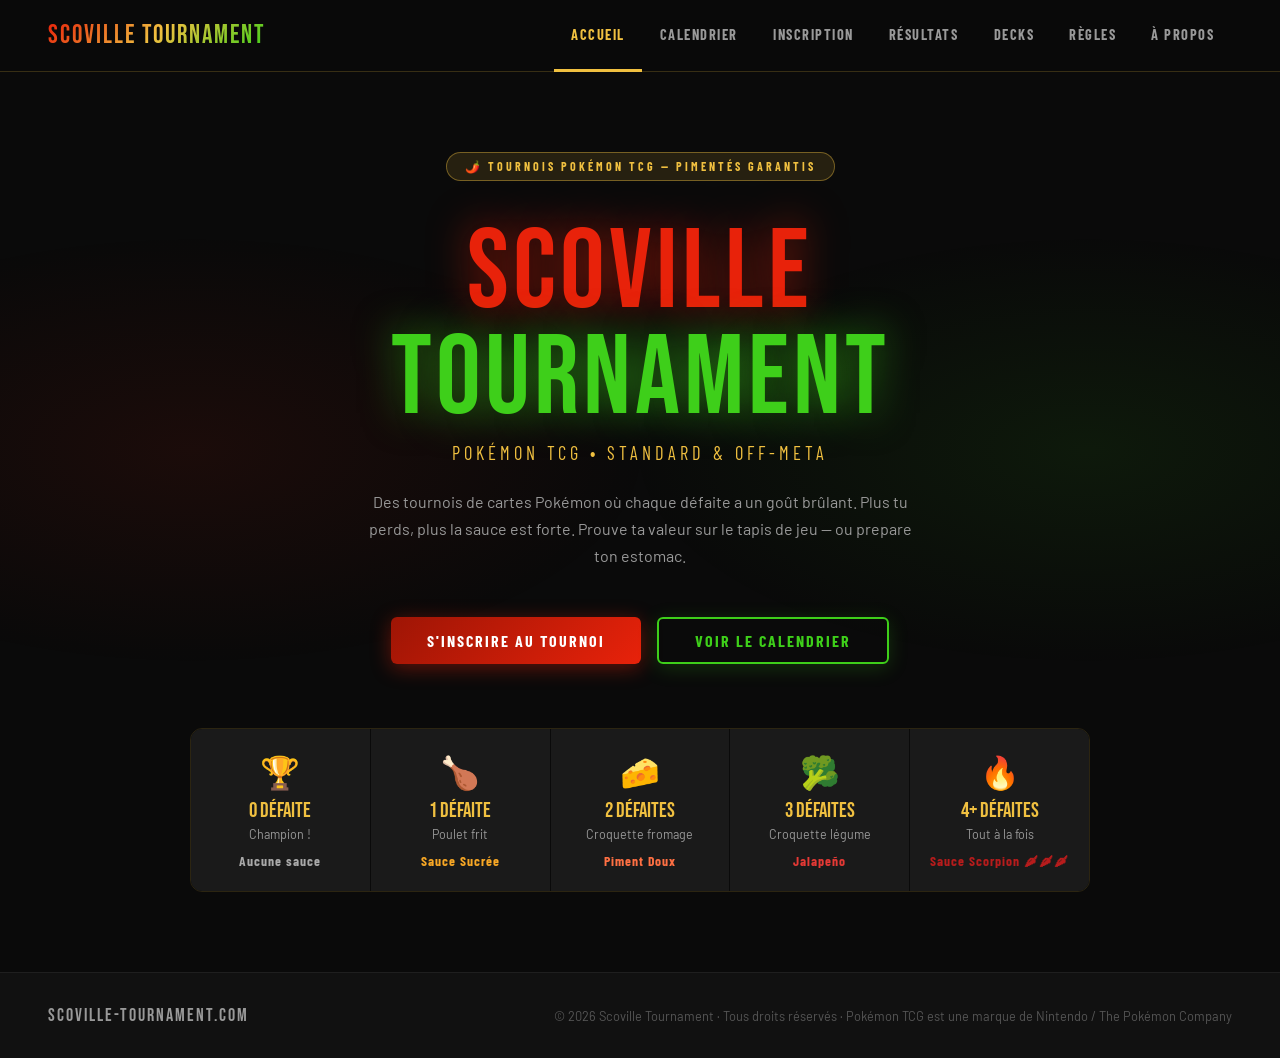
==== index.html @ be8a90c4 "Initial commit" ====
<!DOCTYPE html>
<html lang="fr">
<head>
<meta charset="UTF-8">
<meta name="viewport" content="width=device-width, initial-scale=1.0">
<title>Scoville-tournament.com | Tournois Pokémon TCG</title>
<link rel="preconnect" href="https://fonts.googleapis.com">
<link href="https://fonts.googleapis.com/css2?family=Bebas+Neue&family=Barlow+Condensed:wght@400;600;700&family=Barlow:wght@400;500&display=swap" rel="stylesheet">
<style>
  :root {
    --red: #e8220a;
    --red-dark: #9e1505;
    --red-glow: #ff4422;
    --green: #3ecf1a;
    --green-dark: #1a7a08;
    --green-glow: #5fff30;
    --gold: #f0c040;
    --dark: #0a0a0a;
    --dark2: #111111;
    --dark3: #1a1a1a;
    --text: #f0ede8;
    --text-muted: #999;
  }

  * { margin: 0; padding: 0; box-sizing: border-box; }

  body {
    font-family: 'Barlow', sans-serif;
    background: var(--dark);
    color: var(--text);
    overflow-x: hidden;
  }

  /* ── BACKGROUND ── */
  body::before {
    content: '';
    position: fixed; inset: 0; z-index: 0;
    background:
      radial-gradient(ellipse 60% 40% at 15% 50%, rgba(232,34,10,0.08) 0%, transparent 60%),
      radial-gradient(ellipse 60% 40% at 85% 50%, rgba(62,207,26,0.08) 0%, transparent 60%);
    pointer-events: none;
  }

  /* ── HEADER ── */
  header {
    position: sticky; top: 0; z-index: 100;
    background: rgba(10,10,10,0.92);
    backdrop-filter: blur(12px);
    border-bottom: 1px solid rgba(240,192,64,0.2);
    display: flex; align-items: center; justify-content: space-between;
    padding: 0 3rem;
    height: 72px;
  }

  .logo-wrap {
    display: flex; align-items: center; gap: 14px; text-decoration: none;
  }
  .logo-wrap img { height: 52px; width: 52px; object-fit: contain; border-radius: 8px; }
  .logo-text {
    font-family: 'Bebas Neue', sans-serif;
    font-size: 1.6rem;
    letter-spacing: 2px;
    background: linear-gradient(135deg, var(--red) 0%, var(--gold) 50%, var(--green) 100%);
    -webkit-background-clip: text; -webkit-text-fill-color: transparent;
  }

  nav { display: flex; gap: 0; }
  nav a {
    font-family: 'Barlow Condensed', sans-serif;
    font-weight: 700; font-size: 0.9rem; letter-spacing: 1.5px;
    text-transform: uppercase; text-decoration: none;
    color: var(--text-muted);
    padding: 0 1.1rem; height: 72px;
    display: flex; align-items: center;
    border-bottom: 3px solid transparent;
    transition: color .2s, border-color .2s;
  }
  nav a:hover, nav a.active {
    color: var(--gold);
    border-bottom-color: var(--gold);
  }

  /* ── SECTIONS ── */
  .section { display: none; position: relative; z-index: 1; min-height: calc(100vh - 72px); }
  .section.active { display: block; }

  /* ── HERO ── */
  #home {
    display: none;
    flex-direction: column; align-items: center; justify-content: center;
    text-align: center;
    padding: 5rem 2rem;
    min-height: calc(100vh - 72px);
    position: relative; z-index: 1;
  }
  #home.active { display: flex; }

  .hero-badge {
    font-family: 'Barlow Condensed', sans-serif;
    font-weight: 700; font-size: 0.75rem;
    letter-spacing: 3px; text-transform: uppercase;
    background: rgba(240,192,64,0.12);
    border: 1px solid rgba(240,192,64,0.4);
    color: var(--gold); border-radius: 20px;
    padding: 6px 18px; margin-bottom: 2.5rem;
    animation: fadeUp 0.6s ease both;
  }

  .hero-logo {
    width: 200px; height: 200px; object-fit: contain;
    margin-bottom: 2rem;
    filter: drop-shadow(0 0 40px rgba(232,34,10,0.5)) drop-shadow(0 0 80px rgba(62,207,26,0.3));
    animation: fadeUp 0.6s 0.1s ease both, float 6s ease-in-out infinite;
  }

  @keyframes float {
    0%, 100% { transform: translateY(0); }
    50% { transform: translateY(-12px); }
  }

  .hero-title {
    font-family: 'Bebas Neue', sans-serif;
    font-size: clamp(3.5rem, 10vw, 7rem);
    letter-spacing: 4px; line-height: 0.95;
    margin-bottom: 0.5rem;
    animation: fadeUp 0.6s 0.2s ease both;
  }
  .hero-title .line-red { color: var(--red); text-shadow: 0 0 40px rgba(232,34,10,0.6); }
  .hero-title .line-green { color: var(--green); text-shadow: 0 0 40px rgba(62,207,26,0.6); }

  .hero-sub {
    font-family: 'Barlow Condensed', sans-serif;
    font-size: 1.15rem; letter-spacing: 4px; text-transform: uppercase;
    color: var(--gold); margin-bottom: 1.5rem;
    animation: fadeUp 0.6s 0.3s ease both;
  }

  .hero-desc {
    max-width: 560px; color: var(--text-muted); font-size: 1rem; line-height: 1.7;
    margin-bottom: 3rem;
    animation: fadeUp 0.6s 0.4s ease both;
  }

  .hero-ctas {
    display: flex; gap: 1rem; flex-wrap: wrap; justify-content: center;
    animation: fadeUp 0.6s 0.5s ease both;
  }

  .btn-primary {
    font-family: 'Barlow Condensed', sans-serif;
    font-weight: 700; font-size: 1rem; letter-spacing: 2px; text-transform: uppercase;
    background: linear-gradient(135deg, var(--red-dark), var(--red));
    color: #fff; border: none; border-radius: 6px;
    padding: 14px 36px; cursor: pointer; text-decoration: none;
    box-shadow: 0 4px 20px rgba(232,34,10,0.4);
    transition: all .2s;
  }
  .btn-primary:hover { box-shadow: 0 6px 30px rgba(232,34,10,0.7); transform: translateY(-2px); }

  .btn-secondary {
    font-family: 'Barlow Condensed', sans-serif;
    font-weight: 700; font-size: 1rem; letter-spacing: 2px; text-transform: uppercase;
    background: transparent;
    color: var(--green); border: 2px solid var(--green); border-radius: 6px;
    padding: 12px 36px; cursor: pointer; text-decoration: none;
    box-shadow: 0 4px 20px rgba(62,207,26,0.2);
    transition: all .2s;
  }
  .btn-secondary:hover {
    background: rgba(62,207,26,0.1);
    box-shadow: 0 6px 30px rgba(62,207,26,0.4); transform: translateY(-2px);
  }

  /* SCOVILLE HEAT RULE */
  .heat-rule {
    display: grid; grid-template-columns: repeat(auto-fit, minmax(160px, 1fr));
    gap: 1px; margin: 4rem 2rem 0; max-width: 900px; width: 100%;
    border: 1px solid rgba(240,192,64,0.15); border-radius: 12px; overflow: hidden;
    animation: fadeUp 0.6s 0.6s ease both;
  }
  .heat-cell {
    padding: 1.4rem 1rem; text-align: center;
    background: var(--dark3);
    transition: background .2s;
  }
  .heat-cell:hover { background: #222; }
  .heat-emoji { font-size: 2rem; margin-bottom: 0.4rem; }
  .heat-defeat {
    font-family: 'Bebas Neue', sans-serif; font-size: 1.3rem;
    color: var(--gold);
  }
  .heat-label { font-size: 0.78rem; color: var(--text-muted); margin-top: 0.2rem; line-height: 1.4; }
  .heat-sauce {
    font-family: 'Barlow Condensed', sans-serif;
    font-weight: 700; font-size: 0.85rem; letter-spacing: 1px;
    margin-top: 0.5rem;
  }

  /* ── PAGE CONTENT ── */
  .page-inner { max-width: 1100px; margin: 0 auto; padding: 4rem 2rem; }
  .page-title {
    font-family: 'Bebas Neue', sans-serif;
    font-size: clamp(2.5rem, 6vw, 4.5rem);
    letter-spacing: 3px;
    margin-bottom: 0.3rem;
  }
  .page-title span { color: var(--red); }
  .page-title span.g { color: var(--green); }
  .page-line {
    width: 60px; height: 3px;
    background: linear-gradient(90deg, var(--red), var(--green));
    border-radius: 2px; margin-bottom: 2.5rem;
  }

  /* CALENDAR */
  .tournoi-list { display: flex; flex-direction: column; gap: 1rem; }
  .tournoi-card {
    display: grid; grid-template-columns: 90px 1fr auto;
    align-items: center; gap: 1.5rem;
    background: var(--dark3); border-radius: 10px;
    padding: 1.2rem 1.5rem;
    border: 1px solid rgba(255,255,255,0.06);
    transition: border-color .2s, transform .2s;
  }
  .tournoi-card:hover { border-color: rgba(240,192,64,0.3); transform: translateX(4px); }
  .tournoi-date-box {
    background: linear-gradient(135deg, var(--red-dark), #6a0000);
    border-radius: 8px; padding: 0.8rem; text-align: center;
  }
  .tournoi-date-box.green { background: linear-gradient(135deg, var(--green-dark), #0a4000); }
  .t-day { font-family: 'Bebas Neue', sans-serif; font-size: 2rem; line-height: 1; color: #fff; }
  .t-month { font-family: 'Barlow Condensed', sans-serif; font-weight: 700; font-size: 0.75rem; letter-spacing: 2px; text-transform: uppercase; color: rgba(255,255,255,0.7); }
  .tournoi-info h3 { font-family: 'Barlow Condensed', sans-serif; font-weight: 700; font-size: 1.2rem; letter-spacing: 1px; }
  .tournoi-info p { font-size: 0.85rem; color: var(--text-muted); margin-top: 0.3rem; }
  .tag {
    font-family: 'Barlow Condensed', sans-serif; font-weight: 700;
    font-size: 0.72rem; letter-spacing: 2px; text-transform: uppercase;
    border-radius: 4px; padding: 3px 10px; display: inline-block; margin-right: 6px; margin-top: 4px;
  }
  .tag.standard { background: rgba(62,207,26,0.15); color: var(--green); border: 1px solid rgba(62,207,26,0.3); }
  .tag.off-meta { background: rgba(232,34,10,0.15); color: var(--red); border: 1px solid rgba(232,34,10,0.3); }
  .tag.online { background: rgba(100,100,255,0.15); color: #8888ff; border: 1px solid rgba(100,100,255,0.3); }
  .tag.irl { background: rgba(240,192,64,0.15); color: var(--gold); border: 1px solid rgba(240,192,64,0.3); }
  .tournoi-status {
    font-family: 'Barlow Condensed', sans-serif; font-weight: 700;
    font-size: 0.8rem; letter-spacing: 1px; text-transform: uppercase;
    padding: 8px 16px; border-radius: 6px; white-space: nowrap;
  }
  .status-open { background: rgba(62,207,26,0.15); color: var(--green); border: 1px solid var(--green); }
  .status-soon { background: rgba(240,192,64,0.15); color: var(--gold); border: 1px solid var(--gold); }
  .status-closed { background: rgba(100,100,100,0.15); color: #666; border: 1px solid #444; }

  /* INSCRIPTION */
  .form-grid { display: grid; grid-template-columns: 1fr 1fr; gap: 1.2rem; }
  .form-group { display: flex; flex-direction: column; gap: 0.4rem; }
  .form-group.full { grid-column: 1 / -1; }
  label { font-family: 'Barlow Condensed', sans-serif; font-weight: 700; font-size: 0.8rem; letter-spacing: 2px; text-transform: uppercase; color: var(--text-muted); }
  input, select, textarea {
    background: var(--dark3); border: 1px solid rgba(255,255,255,0.1);
    border-radius: 6px; color: var(--text); padding: 0.8rem 1rem;
    font-family: 'Barlow', sans-serif; font-size: 0.95rem;
    transition: border-color .2s;
    outline: none;
  }
  input:focus, select:focus, textarea:focus { border-color: var(--gold); }
  select option { background: var(--dark3); }
  .form-card { background: var(--dark3); border: 1px solid rgba(255,255,255,0.06); border-radius: 12px; padding: 2rem; margin-bottom: 1.5rem; }
  .form-card h2 { font-family: 'Bebas Neue', sans-serif; font-size: 1.5rem; letter-spacing: 2px; margin-bottom: 1.2rem; color: var(--gold); }
  .scoville-warning {
    background: linear-gradient(135deg, rgba(232,34,10,0.1), rgba(62,207,26,0.1));
    border: 1px solid rgba(240,192,64,0.3);
    border-radius: 10px; padding: 1.2rem 1.5rem; margin-bottom: 2rem;
    display: flex; gap: 1rem; align-items: flex-start;
  }
  .scoville-warning .warn-icon { font-size: 1.8rem; flex-shrink: 0; }
  .scoville-warning h4 { font-family: 'Barlow Condensed', sans-serif; font-weight: 700; font-size: 1rem; letter-spacing: 1px; color: var(--gold); margin-bottom: 0.3rem; }
  .scoville-warning p { font-size: 0.85rem; color: var(--text-muted); line-height: 1.6; }

  /* RESULTS */
  .podium { display: flex; align-items: flex-end; justify-content: center; gap: 1rem; margin: 2rem 0 3rem; }
  .podium-step {
    text-align: center; flex: 1; max-width: 220px;
    border-radius: 10px 10px 0 0; padding: 1.5rem 1rem 1rem;
    position: relative;
  }
  .podium-step.p1 { background: linear-gradient(180deg, rgba(240,192,64,0.2), rgba(240,192,64,0.05)); border: 1px solid rgba(240,192,64,0.4); height: 220px; }
  .podium-step.p2 { background: linear-gradient(180deg, rgba(180,180,180,0.15), rgba(180,180,180,0.03)); border: 1px solid rgba(180,180,180,0.3); height: 180px; }
  .podium-step.p3 { background: linear-gradient(180deg, rgba(180,100,40,0.15), rgba(180,100,40,0.03)); border: 1px solid rgba(180,100,40,0.3); height: 150px; }
  .podium-rank { font-family: 'Bebas Neue', sans-serif; font-size: 3rem; line-height: 1; }
  .p1 .podium-rank { color: var(--gold); }
  .p2 .podium-rank { color: #c0c0c0; }
  .p3 .podium-rank { color: #b06428; }
  .podium-name { font-family: 'Barlow Condensed', sans-serif; font-weight: 700; font-size: 1rem; letter-spacing: 1px; margin: 0.3rem 0; }
  .podium-deck { font-size: 0.8rem; color: var(--text-muted); }

  .results-table { width: 100%; border-collapse: collapse; margin-top: 1rem; }
  .results-table th {
    font-family: 'Barlow Condensed', sans-serif; font-weight: 700; font-size: 0.75rem;
    letter-spacing: 2px; text-transform: uppercase; color: var(--text-muted);
    border-bottom: 1px solid rgba(255,255,255,0.08); padding: 0.8rem 1rem; text-align: left;
  }
  .results-table td { padding: 0.9rem 1rem; font-size: 0.9rem; border-bottom: 1px solid rgba(255,255,255,0.04); }
  .results-table tr:hover td { background: rgba(255,255,255,0.03); }
  .chili-rating { display: flex; gap: 2px; }
  .chili-icon { font-size: 0.9rem; }

  /* DECKS */
  .deck-grid { display: grid; grid-template-columns: repeat(auto-fill, minmax(280px, 1fr)); gap: 1.2rem; }
  .deck-card {
    background: var(--dark3); border-radius: 10px;
    border: 1px solid rgba(255,255,255,0.06);
    overflow: hidden; transition: transform .2s, border-color .2s;
  }
  .deck-card:hover { transform: translateY(-4px); border-color: rgba(240,192,64,0.3); }
  .deck-banner {
    height: 90px; display: flex; align-items: center; justify-content: center;
    font-size: 3rem; position: relative; overflow: hidden;
  }
  .deck-banner.fire { background: linear-gradient(135deg, #3a0800, #9e1505); }
  .deck-banner.nature { background: linear-gradient(135deg, #0a2800, #1a7a08); }
  .deck-banner.lightning { background: linear-gradient(135deg, #2a2200, #7a6400); }
  .deck-banner.water { background: linear-gradient(135deg, #00182a, #005a8a); }
  .deck-body { padding: 1.2rem; }
  .deck-body h3 { font-family: 'Barlow Condensed', sans-serif; font-weight: 700; font-size: 1.1rem; letter-spacing: 1px; margin-bottom: 0.2rem; }
  .deck-body p { font-size: 0.82rem; color: var(--text-muted); line-height: 1.5; margin-bottom: 0.8rem; }
  .deck-meta { display: flex; justify-content: space-between; align-items: center; }
  .deck-tier { font-family: 'Bebas Neue', sans-serif; font-size: 1rem; letter-spacing: 1px; }
  .tier-s { color: var(--red); }
  .tier-a { color: var(--gold); }
  .tier-b { color: var(--green); }

  /* REGLES */
  .rules-grid { display: grid; grid-template-columns: 1fr 1fr; gap: 1.5rem; margin-bottom: 2rem; }
  .rule-card {
    background: var(--dark3); border-radius: 10px; padding: 1.5rem;
    border: 1px solid rgba(255,255,255,0.06);
  }
  .rule-card h3 { font-family: 'Bebas Neue', sans-serif; font-size: 1.3rem; letter-spacing: 2px; margin-bottom: 0.8rem; color: var(--gold); }
  .rule-card p, .rule-card li { font-size: 0.9rem; color: var(--text-muted); line-height: 1.7; }
  .rule-card ul { padding-left: 1.2rem; }
  .scoville-table { width: 100%; border-collapse: collapse; }
  .scoville-table th { font-family: 'Barlow Condensed', sans-serif; font-weight: 700; font-size: 0.75rem; letter-spacing: 2px; text-transform: uppercase; color: var(--text-muted); padding: 0.7rem 1rem; text-align: left; border-bottom: 1px solid rgba(255,255,255,0.08); }
  .scoville-table td { padding: 0.8rem 1rem; font-size: 0.9rem; border-bottom: 1px solid rgba(255,255,255,0.04); }
  .heat-bar { height: 6px; border-radius: 3px; margin-top: 4px; }

  /* A PROPOS */
  .about-split { display: grid; grid-template-columns: 1fr 1fr; gap: 3rem; align-items: center; margin-bottom: 4rem; }
  .about-img-wrap { display: flex; justify-content: center; }
  .about-img-wrap img { max-width: 280px; width: 100%; filter: drop-shadow(0 0 60px rgba(232,34,10,0.4)) drop-shadow(0 0 100px rgba(62,207,26,0.3)); }
  .about-text h2 { font-family: 'Bebas Neue', sans-serif; font-size: 2.5rem; letter-spacing: 3px; margin-bottom: 1rem; }
  .about-text p { color: var(--text-muted); line-height: 1.8; margin-bottom: 1rem; font-size: 0.95rem; }
  .stat-row { display: grid; grid-template-columns: repeat(3, 1fr); gap: 1rem; margin-top: 2rem; }
  .stat-box { background: var(--dark3); border-radius: 8px; padding: 1.2rem; text-align: center; border: 1px solid rgba(255,255,255,0.06); }
  .stat-num { font-family: 'Bebas Neue', sans-serif; font-size: 2.5rem; color: var(--gold); }
  .stat-label { font-size: 0.75rem; color: var(--text-muted); letter-spacing: 1px; text-transform: uppercase; margin-top: 0.2rem; }

  /* FOOTER */
  footer {
    position: relative; z-index: 1;
    border-top: 1px solid rgba(255,255,255,0.06);
    padding: 2rem 3rem;
    display: flex; align-items: center; justify-content: space-between;
    background: var(--dark2);
  }
  .footer-logo { font-family: 'Bebas Neue', sans-serif; font-size: 1.1rem; letter-spacing: 2px; color: var(--text-muted); }
  .footer-right { font-size: 0.8rem; color: #555; }

  @keyframes fadeUp {
    from { opacity: 0; transform: translateY(20px); }
    to { opacity: 1; transform: translateY(0); }
  }

  @media (max-width: 768px) {
    header { padding: 0 1rem; }
    nav a { padding: 0 0.6rem; font-size: 0.75rem; }
    .logo-text { font-size: 1.2rem; }
    .tournoi-card { grid-template-columns: 70px 1fr; }
    .tournoi-status { display: none; }
    .form-grid { grid-template-columns: 1fr; }
    .rules-grid, .about-split { grid-template-columns: 1fr; }
    .podium { gap: 0.5rem; }
    footer { flex-direction: column; gap: 0.5rem; text-align: center; }
  }
</style>
</head>
<body>

<header>
  <a class="logo-wrap" href="#" onclick="showSection('home')">
    <img src="ChatGPT_Image_30_mars_2026__15_10_21.png" alt="Scovilain Cup" onerror="this.style.display='none'">
    <span class="logo-text">Scoville Tournament</span>
  </a>
  <nav id="mainNav">
    <a href="#" class="active" data-section="home">Accueil</a>
    <a href="#" data-section="calendrier">Calendrier</a>
    <a href="#" data-section="inscription">Inscription</a>
    <a href="#" data-section="resultats">Résultats</a>
    <a href="#" data-section="decks">Decks</a>
    <a href="#" data-section="regles">Règles</a>
    <a href="#" data-section="apropos">À propos</a>
  </nav>
</header>

<!-- ══════════ HOME ══════════ -->
<section id="home" class="section active">
  <div class="hero-badge">🌶️ Tournois Pokémon TCG — Pimentés garantis</div>
  <img src="ChatGPT_Image_30_mars_2026__15_10_21.png" class="hero-logo" alt="Scovilain Cup" onerror="this.style.display='none'">
  <div class="hero-title">
    <div class="line-red">SCOVILLE</div>
    <div class="line-green">TOURNAMENT</div>
  </div>
  <div class="hero-sub">Pokémon TCG • Standard & Off-Meta</div>
  <p class="hero-desc">
    Des tournois de cartes Pokémon où chaque défaite a un goût brûlant.
    Plus tu perds, plus la sauce est forte. Prouve ta valeur sur le tapis de jeu — ou prepare ton estomac.
  </p>
  <div class="hero-ctas">
    <a class="btn-primary" href="#" onclick="showSection('inscription')">S'inscrire au tournoi</a>
    <a class="btn-secondary" href="#" onclick="showSection('calendrier')">Voir le calendrier</a>
  </div>

  <!-- HEAT RULE PREVIEW -->
  <div class="heat-rule">
    <div class="heat-cell">
      <div class="heat-emoji">🏆</div>
      <div class="heat-defeat">0 défaite</div>
      <div class="heat-label">Champion !</div>
      <div class="heat-sauce" style="color:#aaa;">Aucune sauce</div>
    </div>
    <div class="heat-cell">
      <div class="heat-emoji">🍗</div>
      <div class="heat-defeat">1 défaite</div>
      <div class="heat-label">Poulet frit</div>
      <div class="heat-sauce" style="color:#f9a825;">Sauce Sucrée</div>
    </div>
    <div class="heat-cell">
      <div class="heat-emoji">🧀</div>
      <div class="heat-defeat">2 défaites</div>
      <div class="heat-label">Croquette fromage</div>
      <div class="heat-sauce" style="color:#ff7043;">Piment Doux</div>
    </div>
    <div class="heat-cell">
      <div class="heat-emoji">🥦</div>
      <div class="heat-defeat">3 défaites</div>
      <div class="heat-label">Croquette légume</div>
      <div class="heat-sauce" style="color:#e53935;">Jalapeño</div>
    </div>
    <div class="heat-cell">
      <div class="heat-emoji">🔥</div>
      <div class="heat-defeat">4+ défaites</div>
      <div class="heat-label">Tout à la fois</div>
      <div class="heat-sauce" style="color:#b71c1c;">Sauce Scorpion 🌶🌶🌶</div>
    </div>
  </div>
</section>

<!-- ══════════ CALENDRIER ══════════ -->
<section id="calendrier" class="section">
  <div class="page-inner">
    <div class="page-title"><span>Cal</span>endrier</div>
    <div class="page-line"></div>

    <div class="tournoi-list">
      <div class="tournoi-card">
        <div class="tournoi-date-box">
          <div class="t-day">19</div>
          <div class="t-month">Avr</div>
        </div>
        <div class="tournoi-info">
          <h3>Scovilain Cup #1 — Spring Edition</h3>
          <p>📍 Strasbourg · 16 joueurs max · Format Swiss 4 rondes</p>
          <div>
            <span class="tag standard">Standard</span>
            <span class="tag irl">Présentiel</span>
          </div>
        </div>
        <span class="tournoi-status status-open">Inscriptions ouvertes</span>
      </div>

      <div class="tournoi-card">
        <div class="tournoi-date-box green">
          <div class="t-day">10</div>
          <div class="t-month">Mai</div>
        </div>
        <div class="tournoi-info">
          <h3>Off-Meta Chaos Cup</h3>
          <p>📍 Strasbourg · 32 joueurs max · Decks "off-meta" uniquement</p>
          <div>
            <span class="tag off-meta">Off-Meta</span>
            <span class="tag irl">Présentiel</span>
          </div>
        </div>
        <span class="tournoi-status status-soon">Bientôt</span>
      </div>

      <div class="tournoi-card">
        <div class="tournoi-date-box">
          <div class="t-day">07</div>
          <div class="t-month">Juin</div>
        </div>
        <div class="tournoi-info">
          <h3>Scovilain Cup Online #1</h3>
          <p>🌐 En ligne via PTCGLive · 64 joueurs max · Format Swiss 5 rondes</p>
          <div>
            <span class="tag standard">Standard</span>
            <span class="tag online">En ligne</span>
          </div>
        </div>
        <span class="tournoi-status status-soon">Bientôt</span>
      </div>

      <div class="tournoi-card">
        <div class="tournoi-date-box green">
          <div class="t-day">28</div>
          <div class="t-month">Juin</div>
        </div>
        <div class="tournoi-info">
          <h3>Summer Spice Invitational</h3>
          <p>📍 Strasbourg · 16 joueurs invités · Tournoi élite</p>
          <div>
            <span class="tag standard">Standard</span>
            <span class="tag off-meta">Off-Meta</span>
            <span class="tag irl">Présentiel</span>
          </div>
        </div>
        <span class="tournoi-status status-closed">Invitation uniquement</span>
      </div>
    </div>
  </div>
</section>

<!-- ══════════ INSCRIPTION ══════════ -->
<section id="inscription" class="section">
  <div class="page-inner">
    <div class="page-title"><span>Ins</span>cription</div>
    <div class="page-line"></div>

    <div class="scoville-warning">
      <div class="warn-icon">🌶️</div>
      <div>
        <h4>AVERTISSEMENT SCOVILLE</h4>
        <p>En vous inscrivant, vous acceptez de manger les aliments imposés avec la sauce pimentée correspondant à votre nombre de défaites. Prévenez-nous de toute allergie alimentaire ou intolérance au piment dans le formulaire ci-dessous.</p>
      </div>
    </div>

    <div class="form-card">
      <h2>🎴 Scovilain Cup #1 — 19 Avril</h2>
      <div class="form-grid">
        <div class="form-group">
          <label>Prénom</label>
          <input type="text" placeholder="Ash">
        </div>
        <div class="form-group">
          <label>Nom</label>
          <input type="text" placeholder="Ketchum">
        </div>
        <div class="form-group">
          <label>Pseudo / ID Joueur</label>
          <input type="text" placeholder="PokéTrainer42">
        </div>
        <div class="form-group">
          <label>Email</label>
          <input type="email" placeholder="ash@pokemon.com">
        </div>
        <div class="form-group">
          <label>Format</label>
          <select>
            <option>Standard</option>
            <option>Off-Meta</option>
          </select>
        </div>
        <div class="form-group">
          <label>Deck joué (archétype)</label>
          <input type="text" placeholder="ex: Charizard ex, Lugia VSTAR...">
        </div>
        <div class="form-group full">
          <label>Allergies / Intolérances</label>
          <textarea rows="3" placeholder="Intolérance au lactose, allergie aux épices, végétarien..."></textarea>
        </div>
        <div class="form-group full">
          <label>Comment avez-vous entendu parler de nous ?</label>
          <select>
            <option>Réseaux sociaux</option>
            <option>Bouche à oreille</option>
            <option>Discord Pokémon</option>
            <option>Autre</option>
          </select>
        </div>
      </div>
      <div style="margin-top:1.5rem; display:flex; align-items:center; gap:0.6rem; margin-bottom:1.2rem;">
        <input type="checkbox" id="accept" style="width:18px;height:18px;accent-color:var(--red);">
        <label for="accept" style="text-transform:none;letter-spacing:0;font-size:0.85rem;color:var(--text-muted);">J'accepte les règles du tournoi et la règle Scoville 🌶️</label>
      </div>
      <button class="btn-primary" style="width:100%;text-align:center;border-radius:6px;cursor:pointer;">
        Confirmer mon inscription 🔥
      </button>
    </div>
  </div>
</section>

<!-- ══════════ RÉSULTATS ══════════ -->
<section id="resultats" class="section">
  <div class="page-inner">
    <div class="page-title"><span>Rés</span>ultats</div>
    <div class="page-line"></div>

    <p style="color:var(--text-muted);margin-bottom:2rem;">Scovilain Cup #1 · <span style="color:var(--gold)">19 Avril 2026</span> · Format Standard · 12 joueurs</p>

    <!-- PODIUM PLACEHOLDER -->
    <div class="podium">
      <div class="podium-step p2">
        <div class="podium-rank">2</div>
        <div class="podium-name">Misty_TCG</div>
        <div class="podium-deck">Lugia VSTAR</div>
        <div style="margin-top:0.5rem; color:var(--text-muted); font-size:0.8rem;">3W - 1L</div>
      </div>
      <div class="podium-step p1">
        <div class="podium-rank">1</div>
        <div class="podium-name">RedTrainer</div>
        <div class="podium-deck">Charizard ex</div>
        <div style="margin-top:0.5rem; color:var(--text-muted); font-size:0.8rem;">4W - 0L 🏆</div>
      </div>
      <div class="podium-step p3">
        <div class="podium-rank">3</div>
        <div class="podium-name">Brock_Onix</div>
        <div class="podium-deck">Gardevoir ex</div>
        <div style="margin-top:0.5rem; color:var(--text-muted); font-size:0.8rem;">3W - 1L</div>
      </div>
    </div>

    <table class="results-table">
      <thead>
        <tr>
          <th>#</th><th>Joueur</th><th>Deck</th><th>Victoires</th><th>Défaites</th><th>Sauce 🌶️</th>
        </tr>
      </thead>
      <tbody>
        <tr><td>1</td><td>RedTrainer</td><td>Charizard ex</td><td>4</td><td>0</td><td><span style="color:var(--text-muted)">Aucune 😎</span></td></tr>
        <tr><td>2</td><td>Misty_TCG</td><td>Lugia VSTAR</td><td>3</td><td>1</td><td><div class="chili-rating"><span class="chili-icon">🌶️</span></div> Sucrée</td></tr>
        <tr><td>3</td><td>Brock_Onix</td><td>Gardevoir ex</td><td>3</td><td>1</td><td><div class="chili-rating"><span class="chili-icon">🌶️</span></div> Sucrée</td></tr>
        <tr><td>4</td><td>GaryOak99</td><td>Iron Hands ex</td><td>2</td><td>2</td><td><div class="chili-rating"><span class="chili-icon">🌶️</span><span class="chili-icon">🌶️</span></div> Jalapeño</td></tr>
        <tr><td>5</td><td>PikaPower</td><td>Pikachu ex</td><td>2</td><td>2</td><td><div class="chili-rating"><span class="chili-icon">🌶️</span><span class="chili-icon">🌶️</span></div> Jalapeño</td></tr>
        <tr><td>6</td><td>SnorlaxFan</td><td>Snorlax Stall</td><td>1</td><td>3</td><td><div class="chili-rating"><span class="chili-icon">🌶️</span><span class="chili-icon">🌶️</span><span class="chili-icon">🌶️</span></div> Habanero</td></tr>
        <tr><td>7</td><td>TeamRocket1</td><td>Miraidon ex</td><td>1</td><td>3</td><td><div class="chili-rating"><span class="chili-icon">🌶️</span><span class="chili-icon">🌶️</span><span class="chili-icon">🌶️</span></div> Habanero</td></tr>
        <tr><td>8</td><td>GhostMaster</td><td>Lost Zone Box</td><td>0</td><td>4</td><td><div class="chili-rating">🔥🔥🔥🔥</div> <span style="color:var(--red)">Scorpion !!!</span></td></tr>
      </tbody>
    </table>
    <p style="font-size:0.8rem;color:#555;margin-top:1rem;">* Résultats de démonstration. Les prochains tournois rempliront ce tableau.</p>
  </div>
</section>

<!-- ══════════ DECKS ══════════ -->
<section id="decks" class="section">
  <div class="page-inner">
    <div class="page-title"><span>Dec</span>ks<span class="g"> &</span> Méta</div>
    <div class="page-line"></div>

    <p style="color:var(--text-muted);margin-bottom:2rem;">Panorama de la méta actuelle et listes recommandées pour nos formats.</p>

    <h2 style="font-family:'Bebas Neue',sans-serif;letter-spacing:2px;margin-bottom:1rem;color:var(--gold);">Format Standard</h2>
    <div class="deck-grid" style="margin-bottom:3rem;">
      <div class="deck-card">
        <div class="deck-banner fire">🦎</div>
        <div class="deck-body">
          <div style="display:flex;justify-content:space-between;align-items:center">
            <h3>Charizard ex</h3>
            <span class="deck-tier tier-s">Tier S</span>
          </div>
          <p>Le deck dominant depuis plusieurs saisons. Très consistant grâce à Rare Candy et Pidgeot ex comme moteur de recherche.</p>
          <div class="deck-meta">
            <div><span class="tag standard">Standard</span></div>
            <span style="font-size:0.8rem;color:var(--text-muted)">~85% présence</span>
          </div>
        </div>
      </div>
      <div class="deck-card">
        <div class="deck-banner water">🌊</div>
        <div class="deck-body">
          <div style="display:flex;justify-content:space-between;align-items:center">
            <h3>Gardevoir ex</h3>
            <span class="deck-tier tier-s">Tier S</span>
          </div>
          <p>Moteur Psychique avec Zacian V. Gagne en puissance en milieu de partie. Un must-have dans le méta actuel.</p>
          <div class="deck-meta">
            <div><span class="tag standard">Standard</span></div>
            <span style="font-size:0.8rem;color:var(--text-muted)">~70% présence</span>
          </div>
        </div>
      </div>
      <div class="deck-card">
        <div class="deck-banner lightning">⚡</div>
        <div class="deck-body">
          <div style="display:flex;justify-content:space-between;align-items:center">
            <h3>Miraidon ex</h3>
            <span class="deck-tier tier-a">Tier A</span>
          </div>
          <p>Deck Electrique ultra rapide. Miraidon ex peuple le bench pour alimenter des dégâts massifs dès le tour 2.</p>
          <div class="deck-meta">
            <div><span class="tag standard">Standard</span></div>
            <span style="font-size:0.8rem;color:var(--text-muted)">~55% présence</span>
          </div>
        </div>
      </div>
      <div class="deck-card">
        <div class="deck-banner nature">🌿</div>
        <div class="deck-body">
          <div style="display:flex;justify-content:space-between;align-items:center">
            <h3>Lugia VSTAR</h3>
            <span class="deck-tier tier-a">Tier A</span>
          </div>
          <p>Deck incolore puissant. Lugia invoque des cartes Archéops depuis la défausse pour une accélération d'énergie unique.</p>
          <div class="deck-meta">
            <div><span class="tag standard">Standard</span></div>
            <span style="font-size:0.8rem;color:var(--text-muted)">~50% présence</span>
          </div>
        </div>
      </div>
    </div>

    <h2 style="font-family:'Bebas Neue',sans-serif;letter-spacing:2px;margin-bottom:1rem;color:var(--red);">Format Off-Meta 🌶️</h2>
    <p style="color:var(--text-muted);margin-bottom:1.2rem;font-size:0.9rem;">Pour nos tournois Off-Meta, les archétypes Tier S Standard sont interdits. Soyez créatif !</p>
    <div class="deck-grid">
      <div class="deck-card">
        <div class="deck-banner" style="background:linear-gradient(135deg,#1a0040,#5a0099);">🌀</div>
        <div class="deck-body">
          <div style="display:flex;justify-content:space-between;align-items:center">
            <h3>Lost Zone Box</h3>
            <span class="deck-tier tier-b">Off-Meta</span>
          </div>
          <p>Utilise la zone Lost pour envoyer des Pokémon et activer Mirage Gate. Surprenant et difficile à contrer.</p>
          <div class="deck-meta">
            <div><span class="tag off-meta">Off-Meta</span></div>
          </div>
        </div>
      </div>
      <div class="deck-card">
        <div class="deck-banner" style="background:linear-gradient(135deg,#001a30,#003a70);">🐢</div>
        <div class="deck-body">
          <div style="display:flex;justify-content:space-between;align-items:center">
            <h3>Snorlax Stall</h3>
            <span class="deck-tier tier-b">Off-Meta</span>
          </div>
          <p>Deck défensif extrême. Fait tourner le temps et frustre l'adversaire. Efficace mais impopulaire — parfait pour nous !</p>
          <div class="deck-meta">
            <div><span class="tag off-meta">Off-Meta</span></div>
          </div>
        </div>
      </div>
    </div>
  </div>
</section>

<!-- ══════════ RÈGLES ══════════ -->
<section id="regles" class="section">
  <div class="page-inner">
    <div class="page-title"><span>Règl</span>es</div>
    <div class="page-line"></div>

    <div class="rules-grid">
      <div class="rule-card">
        <h3>⚔️ Format du tournoi</h3>
        <ul>
          <li>Système Swiss (rondes appariées)</li>
          <li>Top cut selon nombre de joueurs</li>
          <li>50 minutes par ronde</li>
          <li>Format Pokémon officiel Standard ou Off-Meta selon l'événement</li>
          <li>Deck liste obligatoire à l'inscription</li>
          <li>Arbitrage en cas de litige</li>
        </ul>
      </div>
      <div class="rule-card">
        <h3>🎴 Règles Standard</h3>
        <ul>
          <li>Cartes légales dans le format Standard Pokémon en vigueur</li>
          <li>Deck de 60 cartes obligatoire</li>
          <li>Pas de proxies</li>
          <li>Sleeves obligatoires (uniformes)</li>
        </ul>
      </div>
      <div class="rule-card">
        <h3>🌿 Format Off-Meta</h3>
        <ul>
          <li>Archétypes Tier S interdits (liste publiée avant chaque tournoi)</li>
          <li>L'objectif est la créativité !</li>
          <li>Les decks validés par l'orga sont autorisés</li>
          <li>Sanctions pour non-respect : défaite forfait</li>
        </ul>
      </div>
      <div class="rule-card">
        <h3>😊 Code de conduite</h3>
        <ul>
          <li>Respect envers tous les joueurs</li>
          <li>Pas de slow-play intentionnel</li>
          <li>Pas de triche (double shuffling, stack, etc.)</li>
          <li>Bonne humeur et fair-play obligatoires</li>
          <li>La règle Scoville est acceptée à l'inscription</li>
        </ul>
      </div>
    </div>

    <!-- SCOVILLE TABLE -->
    <div class="form-card">
      <h2>🌶️ La Règle Scoville</h2>
      <p style="color:var(--text-muted);margin-bottom:1.5rem;font-size:0.9rem;">
        En fin de tournoi, chaque joueur mange un aliment avec une sauce pimentée en fonction de son nombre de défaites.
        C'est l'âme de nos événements — humour, camaraderie et un peu de souffrance partagée !
      </p>
      <table class="scoville-table">
        <thead>
          <tr>
            <th>Défaites</th><th>Aliment</th><th>Sauce</th><th>Intensité (SHU)</th>
          </tr>
        </thead>
        <tbody>
          <tr>
            <td>🏆 0</td>
            <td>—</td>
            <td>Aucune (vous êtes le boss)</td>
            <td>0 SHU</td>
          </tr>
          <tr>
            <td>1</td>
            <td>🍗 Poulet frit</td>
            <td>Sauce sucrée douce</td>
            <td>
              <div style="color:#f9a825">500 SHU</div>
              <div class="heat-bar" style="background:linear-gradient(90deg,#f9a825,#f9a825);width:10%"></div>
            </td>
          </tr>
          <tr>
            <td>2</td>
            <td>🧀 Croquette fromage</td>
            <td>Piment doux / Tabasco</td>
            <td>
              <div style="color:#ff7043">~5 000 SHU</div>
              <div class="heat-bar" style="background:linear-gradient(90deg,#f9a825,#ff7043);width:25%"></div>
            </td>
          </tr>
          <tr>
            <td>3</td>
            <td>🥦 Croquette légume</td>
            <td>Jalapeño / Sriracha</td>
            <td>
              <div style="color:#e53935">~30 000 SHU</div>
              <div class="heat-bar" style="background:linear-gradient(90deg,#ff7043,#e53935);width:50%"></div>
            </td>
          </tr>
          <tr>
            <td>4</td>
            <td>🍗🧀 Poulet + Fromage</td>
            <td>Habanero</td>
            <td>
              <div style="color:#c62828">~200 000 SHU</div>
              <div class="heat-bar" style="background:linear-gradient(90deg,#e53935,#c62828);width:75%"></div>
            </td>
          </tr>
          <tr>
            <td>5+</td>
            <td>🍗🧀🥦 Les trois !</td>
            <td>🔥 Scorpion de Trinidad</td>
            <td>
              <div style="color:#b71c1c;font-weight:bold">+1 000 000 SHU</div>
              <div class="heat-bar" style="background:linear-gradient(90deg,#c62828,#b71c1c);width:100%"></div>
            </td>
          </tr>
        </tbody>
      </table>
      <p style="font-size:0.8rem;color:#555;margin-top:1rem;">⚠️ Allergies alimentaires et intolérances au piment prises en compte. Signalez-les à l'inscription.</p>
    </div>
  </div>
</section>

<!-- ══════════ À PROPOS ══════════ -->
<section id="apropos" class="section">
  <div class="page-inner">
    <div class="page-title"><span>À Pro</span>pos</div>
    <div class="page-line"></div>

    <div class="about-split">
      <div class="about-img-wrap">
        <img src="ChatGPT_Image_30_mars_2026__15_10_21.png" alt="Scovilain Cup" onerror="this.style.background='linear-gradient(135deg,#9e1505,#1a7a08)';this.style.height='280px';this.style.borderRadius='12px'">
      </div>
      <div class="about-text">
        <h2>QUI SOMMES-NOUS ?</h2>
        <p>
          Scoville Tournament est une organisation de tournois Pokémon TCG née d'une simple idée : rendre les défaites mémorables. 
          Parce que perdre sur le tapis de jeu, c'est une chose — mais perdre <em>et</em> devoir manger une croquette de fromage avec de la sauce scorpion, c'est une autre histoire.
        </p>
        <p>
          Nos événements se veulent accessibles à tous les niveaux, des débutants aux joueurs compétitifs, avec deux formats distincts : le <strong>Standard</strong> pour les stratèges de la méta, et l'<strong>Off-Meta</strong> pour les créatifs qui veulent surprendre.
        </p>
        <p>
          Basés à Strasbourg, nous organisons des tournois en présentiel et en ligne. La communauté d'abord, la compétition ensuite — et la sauce toujours.
        </p>

        <div class="stat-row">
          <div class="stat-box">
            <div class="stat-num">1</div>
            <div class="stat-label">Tournoi organisé</div>
          </div>
          <div class="stat-box">
            <div class="stat-num">12</div>
            <div class="stat-label">Joueurs</div>
          </div>
          <div class="stat-box">
            <div class="stat-num">🌶️</div>
            <div class="stat-label">Sauce Scorpion</div>
          </div>
        </div>
      </div>
    </div>

    <div class="form-card" style="text-align:center;max-width:600px;margin:0 auto;">
      <h2>📬 Nous contacter</h2>
      <p style="color:var(--text-muted);margin-bottom:1.5rem;font-size:0.9rem;">Une question ? Une suggestion ? Envie d'organiser un tournoi avec nous ?</p>
      <div class="form-group" style="margin-bottom:1rem;">
        <label>Votre email</label>
        <input type="email" placeholder="dresseur@pokemon.com">
      </div>
      <div class="form-group" style="margin-bottom:1.5rem;">
        <label>Message</label>
        <textarea rows="4" placeholder="Votre message..."></textarea>
      </div>
      <button class="btn-primary" style="width:100%">Envoyer 🌶️</button>
    </div>
  </div>
</section>

<footer>
  <div class="footer-logo">Scoville-tournament.com</div>
  <div class="footer-right">© 2026 Scoville Tournament · Tous droits réservés · Pokémon TCG est une marque de Nintendo / The Pokémon Company</div>
</footer>

<script>
  function showSection(id) {
    document.querySelectorAll('.section').forEach(s => s.classList.remove('active'));
    document.querySelectorAll('nav a').forEach(a => a.classList.remove('active'));
    document.getElementById(id).classList.add('active');
    document.querySelector(`[data-section="${id}"]`)?.classList.add('active');
    window.scrollTo({ top: 0, behavior: 'smooth' });
  }

  document.querySelectorAll('nav a[data-section]').forEach(a => {
    a.addEventListener('click', e => {
      e.preventDefault();
      showSection(a.dataset.section);
    });
  });
</script>
</body>
</html>
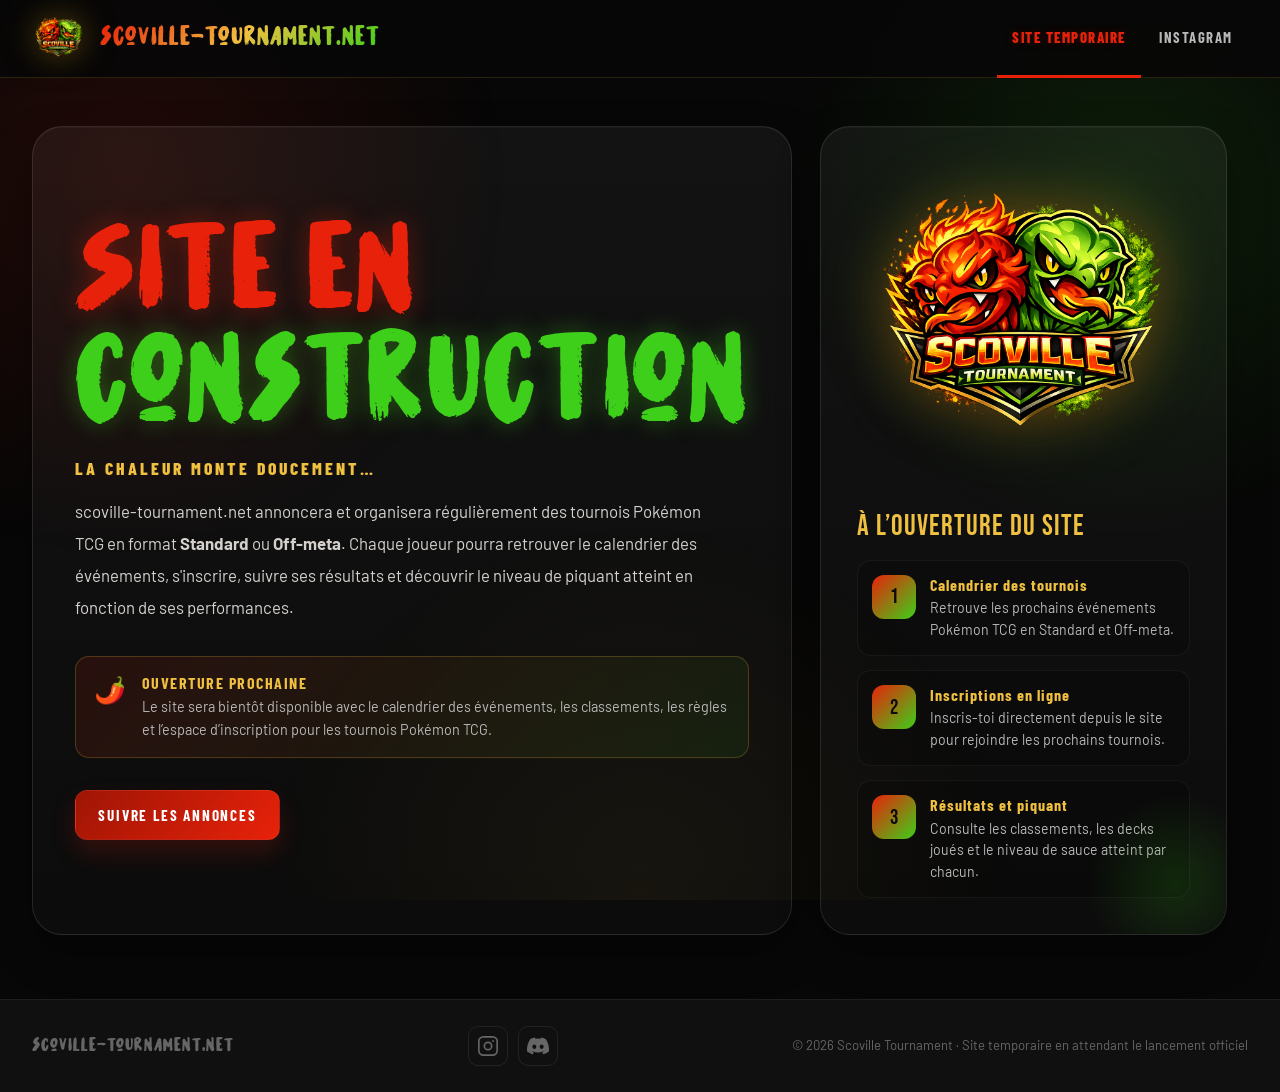
==== commit aa810226: "rename et suppresion emoji" ====
--- a/index.html
+++ b/index.html
@@ -1,951 +1,162 @@
 <!DOCTYPE html>
 <html lang="fr">
 <head>
-<meta charset="UTF-8">
-<meta name="viewport" content="width=device-width, initial-scale=1.0">
-<title>Scoville-tournament.com | Tournois Pokémon TCG</title>
-<link rel="preconnect" href="https://fonts.googleapis.com">
-<link href="https://fonts.googleapis.com/css2?family=Bebas+Neue&family=Barlow+Condensed:wght@400;600;700&family=Barlow:wght@400;500&display=swap" rel="stylesheet">
-<style>
-  :root {
-    --red: #e8220a;
-    --red-dark: #9e1505;
-    --red-glow: #ff4422;
-    --green: #3ecf1a;
-    --green-dark: #1a7a08;
-    --green-glow: #5fff30;
-    --gold: #f0c040;
-    --dark: #0a0a0a;
-    --dark2: #111111;
-    --dark3: #1a1a1a;
-    --text: #f0ede8;
-    --text-muted: #999;
-  }
+  <meta charset="UTF-8">
+  <meta name="viewport" content="width=device-width, initial-scale=1.0">
 
-  * { margin: 0; padding: 0; box-sizing: border-box; }
+  <title>Scoville Tournament | Site en construction</title>
 
-  body {
-    font-family: 'Barlow', sans-serif;
-    background: var(--dark);
-    color: var(--text);
-    overflow-x: hidden;
-  }
+  <meta name="description" content="Le site officiel Scoville Tournament est en cours de préparation. Revenez bientôt pour découvrir nos tournois Pokémon TCG pimentés.">
+  <meta name="robots" content="index, follow">
 
-  /* ── BACKGROUND ── */
-  body::before {
-    content: '';
-    position: fixed; inset: 0; z-index: 0;
-    background:
-      radial-gradient(ellipse 60% 40% at 15% 50%, rgba(232,34,10,0.08) 0%, transparent 60%),
-      radial-gradient(ellipse 60% 40% at 85% 50%, rgba(62,207,26,0.08) 0%, transparent 60%);
-    pointer-events: none;
-  }
+  <meta property="og:type" content="website">
+  <meta property="og:url" content="https://scoville-tournament.net/">
+  <meta property="og:title" content="Scoville Tournament | Site en construction">
+  <meta property="og:description" content="Le site officiel Scoville Tournament est en cours de préparation. Revenez bientôt.">
+  <meta property="og:image" content="https://scoville-tournament.net/assets/logo-scoville-tournament.png">
 
-  /* ── HEADER ── */
-  header {
-    position: sticky; top: 0; z-index: 100;
-    background: rgba(10,10,10,0.92);
-    backdrop-filter: blur(12px);
-    border-bottom: 1px solid rgba(240,192,64,0.2);
-    display: flex; align-items: center; justify-content: space-between;
-    padding: 0 3rem;
-    height: 72px;
-  }
+  <meta name="twitter:card" content="summary_large_image">
+  <meta name="twitter:title" content="Scoville Tournament | Site en construction">
+  <meta name="twitter:description" content="Le site officiel Scoville Tournament est en cours de préparation.">
+  <meta name="twitter:image" content="https://scoville-tournament.net/assets/logo-scoville-tournament.png">
 
-  .logo-wrap {
-    display: flex; align-items: center; gap: 14px; text-decoration: none;
-  }
-  .logo-wrap img { height: 52px; width: 52px; object-fit: contain; border-radius: 8px; }
-  .logo-text {
-    font-family: 'Bebas Neue', sans-serif;
-    font-size: 1.6rem;
-    letter-spacing: 2px;
-    background: linear-gradient(135deg, var(--red) 0%, var(--gold) 50%, var(--green) 100%);
-    -webkit-background-clip: text; -webkit-text-fill-color: transparent;
-  }
+  <link rel="icon" type="image/png" href="assets/logo-scoville-tournament.png">
+  <link rel="shortcut icon" href="assets/logo-scoville-tournament.png">
+  <link rel="apple-touch-icon" href="assets/logo-scoville-tournament.png">
 
-  nav { display: flex; gap: 0; }
-  nav a {
-    font-family: 'Barlow Condensed', sans-serif;
-    font-weight: 700; font-size: 0.9rem; letter-spacing: 1.5px;
-    text-transform: uppercase; text-decoration: none;
-    color: var(--text-muted);
-    padding: 0 1.1rem; height: 72px;
-    display: flex; align-items: center;
-    border-bottom: 3px solid transparent;
-    transition: color .2s, border-color .2s;
-  }
-  nav a:hover, nav a.active {
-    color: var(--gold);
-    border-bottom-color: var(--gold);
-  }
+  <link rel="preconnect" href="https://fonts.googleapis.com">
+  <link rel="preconnect" href="https://fonts.gstatic.com" crossorigin>
+  <link href="https://fonts.googleapis.com/css2?family=Bebas+Neue&family=Barlow+Condensed:wght@400;600;700&family=Barlow:wght@400;500;600;700&display=swap" rel="stylesheet">
 
-  /* ── SECTIONS ── */
-  .section { display: none; position: relative; z-index: 1; min-height: calc(100vh - 72px); }
-  .section.active { display: block; }
-
-  /* ── HERO ── */
-  #home {
-    display: none;
-    flex-direction: column; align-items: center; justify-content: center;
-    text-align: center;
-    padding: 5rem 2rem;
-    min-height: calc(100vh - 72px);
-    position: relative; z-index: 1;
-  }
-  #home.active { display: flex; }
-
-  .hero-badge {
-    font-family: 'Barlow Condensed', sans-serif;
-    font-weight: 700; font-size: 0.75rem;
-    letter-spacing: 3px; text-transform: uppercase;
-    background: rgba(240,192,64,0.12);
-    border: 1px solid rgba(240,192,64,0.4);
-    color: var(--gold); border-radius: 20px;
-    padding: 6px 18px; margin-bottom: 2.5rem;
-    animation: fadeUp 0.6s ease both;
-  }
-
-  .hero-logo {
-    width: 200px; height: 200px; object-fit: contain;
-    margin-bottom: 2rem;
-    filter: drop-shadow(0 0 40px rgba(232,34,10,0.5)) drop-shadow(0 0 80px rgba(62,207,26,0.3));
-    animation: fadeUp 0.6s 0.1s ease both, float 6s ease-in-out infinite;
-  }
-
-  @keyframes float {
-    0%, 100% { transform: translateY(0); }
-    50% { transform: translateY(-12px); }
-  }
-
-  .hero-title {
-    font-family: 'Bebas Neue', sans-serif;
-    font-size: clamp(3.5rem, 10vw, 7rem);
-    letter-spacing: 4px; line-height: 0.95;
-    margin-bottom: 0.5rem;
-    animation: fadeUp 0.6s 0.2s ease both;
-  }
-  .hero-title .line-red { color: var(--red); text-shadow: 0 0 40px rgba(232,34,10,0.6); }
-  .hero-title .line-green { color: var(--green); text-shadow: 0 0 40px rgba(62,207,26,0.6); }
-
-  .hero-sub {
-    font-family: 'Barlow Condensed', sans-serif;
-    font-size: 1.15rem; letter-spacing: 4px; text-transform: uppercase;
-    color: var(--gold); margin-bottom: 1.5rem;
-    animation: fadeUp 0.6s 0.3s ease both;
-  }
-
-  .hero-desc {
-    max-width: 560px; color: var(--text-muted); font-size: 1rem; line-height: 1.7;
-    margin-bottom: 3rem;
-    animation: fadeUp 0.6s 0.4s ease both;
-  }
-
-  .hero-ctas {
-    display: flex; gap: 1rem; flex-wrap: wrap; justify-content: center;
-    animation: fadeUp 0.6s 0.5s ease both;
-  }
-
-  .btn-primary {
-    font-family: 'Barlow Condensed', sans-serif;
-    font-weight: 700; font-size: 1rem; letter-spacing: 2px; text-transform: uppercase;
-    background: linear-gradient(135deg, var(--red-dark), var(--red));
-    color: #fff; border: none; border-radius: 6px;
-    padding: 14px 36px; cursor: pointer; text-decoration: none;
-    box-shadow: 0 4px 20px rgba(232,34,10,0.4);
-    transition: all .2s;
-  }
-  .btn-primary:hover { box-shadow: 0 6px 30px rgba(232,34,10,0.7); transform: translateY(-2px); }
-
-  .btn-secondary {
-    font-family: 'Barlow Condensed', sans-serif;
-    font-weight: 700; font-size: 1rem; letter-spacing: 2px; text-transform: uppercase;
-    background: transparent;
-    color: var(--green); border: 2px solid var(--green); border-radius: 6px;
-    padding: 12px 36px; cursor: pointer; text-decoration: none;
-    box-shadow: 0 4px 20px rgba(62,207,26,0.2);
-    transition: all .2s;
-  }
-  .btn-secondary:hover {
-    background: rgba(62,207,26,0.1);
-    box-shadow: 0 6px 30px rgba(62,207,26,0.4); transform: translateY(-2px);
-  }
-
-  /* SCOVILLE HEAT RULE */
-  .heat-rule {
-    display: grid; grid-template-columns: repeat(auto-fit, minmax(160px, 1fr));
-    gap: 1px; margin: 4rem 2rem 0; max-width: 900px; width: 100%;
-    border: 1px solid rgba(240,192,64,0.15); border-radius: 12px; overflow: hidden;
-    animation: fadeUp 0.6s 0.6s ease both;
-  }
-  .heat-cell {
-    padding: 1.4rem 1rem; text-align: center;
-    background: var(--dark3);
-    transition: background .2s;
-  }
-  .heat-cell:hover { background: #222; }
-  .heat-emoji { font-size: 2rem; margin-bottom: 0.4rem; }
-  .heat-defeat {
-    font-family: 'Bebas Neue', sans-serif; font-size: 1.3rem;
-    color: var(--gold);
-  }
-  .heat-label { font-size: 0.78rem; color: var(--text-muted); margin-top: 0.2rem; line-height: 1.4; }
-  .heat-sauce {
-    font-family: 'Barlow Condensed', sans-serif;
-    font-weight: 700; font-size: 0.85rem; letter-spacing: 1px;
-    margin-top: 0.5rem;
-  }
-
-  /* ── PAGE CONTENT ── */
-  .page-inner { max-width: 1100px; margin: 0 auto; padding: 4rem 2rem; }
-  .page-title {
-    font-family: 'Bebas Neue', sans-serif;
-    font-size: clamp(2.5rem, 6vw, 4.5rem);
-    letter-spacing: 3px;
-    margin-bottom: 0.3rem;
-  }
-  .page-title span { color: var(--red); }
-  .page-title span.g { color: var(--green); }
-  .page-line {
-    width: 60px; height: 3px;
-    background: linear-gradient(90deg, var(--red), var(--green));
-    border-radius: 2px; margin-bottom: 2.5rem;
-  }
-
-  /* CALENDAR */
-  .tournoi-list { display: flex; flex-direction: column; gap: 1rem; }
-  .tournoi-card {
-    display: grid; grid-template-columns: 90px 1fr auto;
-    align-items: center; gap: 1.5rem;
-    background: var(--dark3); border-radius: 10px;
-    padding: 1.2rem 1.5rem;
-    border: 1px solid rgba(255,255,255,0.06);
-    transition: border-color .2s, transform .2s;
-  }
-  .tournoi-card:hover { border-color: rgba(240,192,64,0.3); transform: translateX(4px); }
-  .tournoi-date-box {
-    background: linear-gradient(135deg, var(--red-dark), #6a0000);
-    border-radius: 8px; padding: 0.8rem; text-align: center;
-  }
-  .tournoi-date-box.green { background: linear-gradient(135deg, var(--green-dark), #0a4000); }
-  .t-day { font-family: 'Bebas Neue', sans-serif; font-size: 2rem; line-height: 1; color: #fff; }
-  .t-month { font-family: 'Barlow Condensed', sans-serif; font-weight: 700; font-size: 0.75rem; letter-spacing: 2px; text-transform: uppercase; color: rgba(255,255,255,0.7); }
-  .tournoi-info h3 { font-family: 'Barlow Condensed', sans-serif; font-weight: 700; font-size: 1.2rem; letter-spacing: 1px; }
-  .tournoi-info p { font-size: 0.85rem; color: var(--text-muted); margin-top: 0.3rem; }
-  .tag {
-    font-family: 'Barlow Condensed', sans-serif; font-weight: 700;
-    font-size: 0.72rem; letter-spacing: 2px; text-transform: uppercase;
-    border-radius: 4px; padding: 3px 10px; display: inline-block; margin-right: 6px; margin-top: 4px;
-  }
-  .tag.standard { background: rgba(62,207,26,0.15); color: var(--green); border: 1px solid rgba(62,207,26,0.3); }
-  .tag.off-meta { background: rgba(232,34,10,0.15); color: var(--red); border: 1px solid rgba(232,34,10,0.3); }
-  .tag.online { background: rgba(100,100,255,0.15); color: #8888ff; border: 1px solid rgba(100,100,255,0.3); }
-  .tag.irl { background: rgba(240,192,64,0.15); color: var(--gold); border: 1px solid rgba(240,192,64,0.3); }
-  .tournoi-status {
-    font-family: 'Barlow Condensed', sans-serif; font-weight: 700;
-    font-size: 0.8rem; letter-spacing: 1px; text-transform: uppercase;
-    padding: 8px 16px; border-radius: 6px; white-space: nowrap;
-  }
-  .status-open { background: rgba(62,207,26,0.15); color: var(--green); border: 1px solid var(--green); }
-  .status-soon { background: rgba(240,192,64,0.15); color: var(--gold); border: 1px solid var(--gold); }
-  .status-closed { background: rgba(100,100,100,0.15); color: #666; border: 1px solid #444; }
-
-  /* INSCRIPTION */
-  .form-grid { display: grid; grid-template-columns: 1fr 1fr; gap: 1.2rem; }
-  .form-group { display: flex; flex-direction: column; gap: 0.4rem; }
-  .form-group.full { grid-column: 1 / -1; }
-  label { font-family: 'Barlow Condensed', sans-serif; font-weight: 700; font-size: 0.8rem; letter-spacing: 2px; text-transform: uppercase; color: var(--text-muted); }
-  input, select, textarea {
-    background: var(--dark3); border: 1px solid rgba(255,255,255,0.1);
-    border-radius: 6px; color: var(--text); padding: 0.8rem 1rem;
-    font-family: 'Barlow', sans-serif; font-size: 0.95rem;
-    transition: border-color .2s;
-    outline: none;
-  }
-  input:focus, select:focus, textarea:focus { border-color: var(--gold); }
-  select option { background: var(--dark3); }
-  .form-card { background: var(--dark3); border: 1px solid rgba(255,255,255,0.06); border-radius: 12px; padding: 2rem; margin-bottom: 1.5rem; }
-  .form-card h2 { font-family: 'Bebas Neue', sans-serif; font-size: 1.5rem; letter-spacing: 2px; margin-bottom: 1.2rem; color: var(--gold); }
-  .scoville-warning {
-    background: linear-gradient(135deg, rgba(232,34,10,0.1), rgba(62,207,26,0.1));
-    border: 1px solid rgba(240,192,64,0.3);
-    border-radius: 10px; padding: 1.2rem 1.5rem; margin-bottom: 2rem;
-    display: flex; gap: 1rem; align-items: flex-start;
-  }
-  .scoville-warning .warn-icon { font-size: 1.8rem; flex-shrink: 0; }
-  .scoville-warning h4 { font-family: 'Barlow Condensed', sans-serif; font-weight: 700; font-size: 1rem; letter-spacing: 1px; color: var(--gold); margin-bottom: 0.3rem; }
-  .scoville-warning p { font-size: 0.85rem; color: var(--text-muted); line-height: 1.6; }
-
-  /* RESULTS */
-  .podium { display: flex; align-items: flex-end; justify-content: center; gap: 1rem; margin: 2rem 0 3rem; }
-  .podium-step {
-    text-align: center; flex: 1; max-width: 220px;
-    border-radius: 10px 10px 0 0; padding: 1.5rem 1rem 1rem;
-    position: relative;
-  }
-  .podium-step.p1 { background: linear-gradient(180deg, rgba(240,192,64,0.2), rgba(240,192,64,0.05)); border: 1px solid rgba(240,192,64,0.4); height: 220px; }
-  .podium-step.p2 { background: linear-gradient(180deg, rgba(180,180,180,0.15), rgba(180,180,180,0.03)); border: 1px solid rgba(180,180,180,0.3); height: 180px; }
-  .podium-step.p3 { background: linear-gradient(180deg, rgba(180,100,40,0.15), rgba(180,100,40,0.03)); border: 1px solid rgba(180,100,40,0.3); height: 150px; }
-  .podium-rank { font-family: 'Bebas Neue', sans-serif; font-size: 3rem; line-height: 1; }
-  .p1 .podium-rank { color: var(--gold); }
-  .p2 .podium-rank { color: #c0c0c0; }
-  .p3 .podium-rank { color: #b06428; }
-  .podium-name { font-family: 'Barlow Condensed', sans-serif; font-weight: 700; font-size: 1rem; letter-spacing: 1px; margin: 0.3rem 0; }
-  .podium-deck { font-size: 0.8rem; color: var(--text-muted); }
-
-  .results-table { width: 100%; border-collapse: collapse; margin-top: 1rem; }
-  .results-table th {
-    font-family: 'Barlow Condensed', sans-serif; font-weight: 700; font-size: 0.75rem;
-    letter-spacing: 2px; text-transform: uppercase; color: var(--text-muted);
-    border-bottom: 1px solid rgba(255,255,255,0.08); padding: 0.8rem 1rem; text-align: left;
-  }
-  .results-table td { padding: 0.9rem 1rem; font-size: 0.9rem; border-bottom: 1px solid rgba(255,255,255,0.04); }
-  .results-table tr:hover td { background: rgba(255,255,255,0.03); }
-  .chili-rating { display: flex; gap: 2px; }
-  .chili-icon { font-size: 0.9rem; }
-
-  /* DECKS */
-  .deck-grid { display: grid; grid-template-columns: repeat(auto-fill, minmax(280px, 1fr)); gap: 1.2rem; }
-  .deck-card {
-    background: var(--dark3); border-radius: 10px;
-    border: 1px solid rgba(255,255,255,0.06);
-    overflow: hidden; transition: transform .2s, border-color .2s;
-  }
-  .deck-card:hover { transform: translateY(-4px); border-color: rgba(240,192,64,0.3); }
-  .deck-banner {
-    height: 90px; display: flex; align-items: center; justify-content: center;
-    font-size: 3rem; position: relative; overflow: hidden;
-  }
-  .deck-banner.fire { background: linear-gradient(135deg, #3a0800, #9e1505); }
-  .deck-banner.nature { background: linear-gradient(135deg, #0a2800, #1a7a08); }
-  .deck-banner.lightning { background: linear-gradient(135deg, #2a2200, #7a6400); }
-  .deck-banner.water { background: linear-gradient(135deg, #00182a, #005a8a); }
-  .deck-body { padding: 1.2rem; }
-  .deck-body h3 { font-family: 'Barlow Condensed', sans-serif; font-weight: 700; font-size: 1.1rem; letter-spacing: 1px; margin-bottom: 0.2rem; }
-  .deck-body p { font-size: 0.82rem; color: var(--text-muted); line-height: 1.5; margin-bottom: 0.8rem; }
-  .deck-meta { display: flex; justify-content: space-between; align-items: center; }
-  .deck-tier { font-family: 'Bebas Neue', sans-serif; font-size: 1rem; letter-spacing: 1px; }
-  .tier-s { color: var(--red); }
-  .tier-a { color: var(--gold); }
-  .tier-b { color: var(--green); }
-
-  /* REGLES */
-  .rules-grid { display: grid; grid-template-columns: 1fr 1fr; gap: 1.5rem; margin-bottom: 2rem; }
-  .rule-card {
-    background: var(--dark3); border-radius: 10px; padding: 1.5rem;
-    border: 1px solid rgba(255,255,255,0.06);
-  }
-  .rule-card h3 { font-family: 'Bebas Neue', sans-serif; font-size: 1.3rem; letter-spacing: 2px; margin-bottom: 0.8rem; color: var(--gold); }
-  .rule-card p, .rule-card li { font-size: 0.9rem; color: var(--text-muted); line-height: 1.7; }
-  .rule-card ul { padding-left: 1.2rem; }
-  .scoville-table { width: 100%; border-collapse: collapse; }
-  .scoville-table th { font-family: 'Barlow Condensed', sans-serif; font-weight: 700; font-size: 0.75rem; letter-spacing: 2px; text-transform: uppercase; color: var(--text-muted); padding: 0.7rem 1rem; text-align: left; border-bottom: 1px solid rgba(255,255,255,0.08); }
-  .scoville-table td { padding: 0.8rem 1rem; font-size: 0.9rem; border-bottom: 1px solid rgba(255,255,255,0.04); }
-  .heat-bar { height: 6px; border-radius: 3px; margin-top: 4px; }
-
-  /* A PROPOS */
-  .about-split { display: grid; grid-template-columns: 1fr 1fr; gap: 3rem; align-items: center; margin-bottom: 4rem; }
-  .about-img-wrap { display: flex; justify-content: center; }
-  .about-img-wrap img { max-width: 280px; width: 100%; filter: drop-shadow(0 0 60px rgba(232,34,10,0.4)) drop-shadow(0 0 100px rgba(62,207,26,0.3)); }
-  .about-text h2 { font-family: 'Bebas Neue', sans-serif; font-size: 2.5rem; letter-spacing: 3px; margin-bottom: 1rem; }
-  .about-text p { color: var(--text-muted); line-height: 1.8; margin-bottom: 1rem; font-size: 0.95rem; }
-  .stat-row { display: grid; grid-template-columns: repeat(3, 1fr); gap: 1rem; margin-top: 2rem; }
-  .stat-box { background: var(--dark3); border-radius: 8px; padding: 1.2rem; text-align: center; border: 1px solid rgba(255,255,255,0.06); }
-  .stat-num { font-family: 'Bebas Neue', sans-serif; font-size: 2.5rem; color: var(--gold); }
-  .stat-label { font-size: 0.75rem; color: var(--text-muted); letter-spacing: 1px; text-transform: uppercase; margin-top: 0.2rem; }
-
-  /* FOOTER */
-  footer {
-    position: relative; z-index: 1;
-    border-top: 1px solid rgba(255,255,255,0.06);
-    padding: 2rem 3rem;
-    display: flex; align-items: center; justify-content: space-between;
-    background: var(--dark2);
-  }
-  .footer-logo { font-family: 'Bebas Neue', sans-serif; font-size: 1.1rem; letter-spacing: 2px; color: var(--text-muted); }
-  .footer-right { font-size: 0.8rem; color: #555; }
-
-  @keyframes fadeUp {
-    from { opacity: 0; transform: translateY(20px); }
-    to { opacity: 1; transform: translateY(0); }
-  }
-
-  @media (max-width: 768px) {
-    header { padding: 0 1rem; }
-    nav a { padding: 0 0.6rem; font-size: 0.75rem; }
-    .logo-text { font-size: 1.2rem; }
-    .tournoi-card { grid-template-columns: 70px 1fr; }
-    .tournoi-status { display: none; }
-    .form-grid { grid-template-columns: 1fr; }
-    .rules-grid, .about-split { grid-template-columns: 1fr; }
-    .podium { gap: 0.5rem; }
-    footer { flex-direction: column; gap: 0.5rem; text-align: center; }
-  }
-</style>
+  <link rel="stylesheet" href="css/style.css">
 </head>
 <body>
 
 <header>
-  <a class="logo-wrap" href="#" onclick="showSection('home')">
-    <img src="ChatGPT_Image_30_mars_2026__15_10_21.png" alt="Scovilain Cup" onerror="this.style.display='none'">
-    <span class="logo-text">Scoville Tournament</span>
+  <a class="logo-wrap" href="https://scoville-tournament.net/" aria-label="Scoville Tournament">
+    <img src="assets/logo-scoville-tournament.png" alt="Logo Scoville Tournament" onerror="this.style.display='none'">
+    <div class="logo-text-wrap">
+      <span class="logo-text">scoville-tournament.net</span>
+    </div>
   </a>
-  <nav id="mainNav">
-    <a href="#" class="active" data-section="home">Accueil</a>
-    <a href="#" data-section="calendrier">Calendrier</a>
-    <a href="#" data-section="inscription">Inscription</a>
-    <a href="#" data-section="resultats">Résultats</a>
-    <a href="#" data-section="decks">Decks</a>
-    <a href="#" data-section="regles">Règles</a>
-    <a href="#" data-section="apropos">À propos</a>
+
+  <nav>
+    <a href="#" class="active" onclick="return false;">Site temporaire</a>
+    <a href="https://www.instagram.com/scovilletournament/" target="_blank" rel="noopener noreferrer">Instagram</a>
   </nav>
 </header>
 
-<!-- ══════════ HOME ══════════ -->
 <section id="home" class="section active">
-  <div class="hero-badge">🌶️ Tournois Pokémon TCG — Pimentés garantis</div>
-  <img src="ChatGPT_Image_30_mars_2026__15_10_21.png" class="hero-logo" alt="Scovilain Cup" onerror="this.style.display='none'">
-  <div class="hero-title">
-    <div class="line-red">SCOVILLE</div>
-    <div class="line-green">TOURNAMENT</div>
-  </div>
-  <div class="hero-sub">Pokémon TCG • Standard & Off-Meta</div>
-  <p class="hero-desc">
-    Des tournois de cartes Pokémon où chaque défaite a un goût brûlant.
-    Plus tu perds, plus la sauce est forte. Prouve ta valeur sur le tapis de jeu — ou prepare ton estomac.
-  </p>
-  <div class="hero-ctas">
-    <a class="btn-primary" href="#" onclick="showSection('inscription')">S'inscrire au tournoi</a>
-    <a class="btn-secondary" href="#" onclick="showSection('calendrier')">Voir le calendrier</a>
-  </div>
+  <div class="hero-shell">
 
-  <!-- HEAT RULE PREVIEW -->
-  <div class="heat-rule">
-    <div class="heat-cell">
-      <div class="heat-emoji">🏆</div>
-      <div class="heat-defeat">0 défaite</div>
-      <div class="heat-label">Champion !</div>
-      <div class="heat-sauce" style="color:#aaa;">Aucune sauce</div>
-    </div>
-    <div class="heat-cell">
-      <div class="heat-emoji">🍗</div>
-      <div class="heat-defeat">1 défaite</div>
-      <div class="heat-label">Poulet frit</div>
-      <div class="heat-sauce" style="color:#f9a825;">Sauce Sucrée</div>
-    </div>
-    <div class="heat-cell">
-      <div class="heat-emoji">🧀</div>
-      <div class="heat-defeat">2 défaites</div>
-      <div class="heat-label">Croquette fromage</div>
-      <div class="heat-sauce" style="color:#ff7043;">Piment Doux</div>
-    </div>
-    <div class="heat-cell">
-      <div class="heat-emoji">🥦</div>
-      <div class="heat-defeat">3 défaites</div>
-      <div class="heat-label">Croquette légume</div>
-      <div class="heat-sauce" style="color:#e53935;">Jalapeño</div>
-    </div>
-    <div class="heat-cell">
-      <div class="heat-emoji">🔥</div>
-      <div class="heat-defeat">4+ défaites</div>
-      <div class="heat-label">Tout à la fois</div>
-      <div class="heat-sauce" style="color:#b71c1c;">Sauce Scorpion 🌶🌶🌶</div>
-    </div>
-  </div>
-</section>
+    <div class="hero-card hero-left-card">
+      <div class="hero-left">
+        <div class="hero-title">
+          <div class="red">Site en</div>
+          <div class="green">construction</div>
+        </div>
 
-<!-- ══════════ CALENDRIER ══════════ -->
-<section id="calendrier" class="section">
-  <div class="page-inner">
-    <div class="page-title"><span>Cal</span>endrier</div>
-    <div class="page-line"></div>
+        <div class="hero-sub">La chaleur monte doucement…</div>
 
-    <div class="tournoi-list">
-      <div class="tournoi-card">
-        <div class="tournoi-date-box">
-          <div class="t-day">19</div>
-          <div class="t-month">Avr</div>
-        </div>
-        <div class="tournoi-info">
-          <h3>Scovilain Cup #1 — Spring Edition</h3>
-          <p>📍 Strasbourg · 16 joueurs max · Format Swiss 4 rondes</p>
+        <p class="hero-desc">
+          scoville-tournament.net annoncera et organisera régulièrement des tournois Pokémon TCG
+          en format <strong>Standard</strong> ou <strong>Off-meta</strong>.
+          Chaque joueur pourra retrouver le calendrier des événements, s'inscrire, suivre ses résultats
+          et découvrir le niveau de piquant atteint en fonction de ses performances.
+        </p>
+
+        <div class="notice" style="margin-bottom:2rem;">
+          <div class="notice-icon">🌶️</div>
           <div>
-            <span class="tag standard">Standard</span>
-            <span class="tag irl">Présentiel</span>
+            <h4>Ouverture prochaine</h4>
+            <p>
+              Le site sera bientôt disponible avec le calendrier des événements,
+              les classements, les règles et l’espace d’inscription pour les tournois Pokémon TCG.
+            </p>
           </div>
         </div>
-        <span class="tournoi-status status-open">Inscriptions ouvertes</span>
-      </div>
 
-      <div class="tournoi-card">
-        <div class="tournoi-date-box green">
-          <div class="t-day">10</div>
-          <div class="t-month">Mai</div>
-        </div>
-        <div class="tournoi-info">
-          <h3>Off-Meta Chaos Cup</h3>
-          <p>📍 Strasbourg · 32 joueurs max · Decks "off-meta" uniquement</p>
-          <div>
-            <span class="tag off-meta">Off-Meta</span>
-            <span class="tag irl">Présentiel</span>
-          </div>
-        </div>
-        <span class="tournoi-status status-soon">Bientôt</span>
-      </div>
-
-      <div class="tournoi-card">
-        <div class="tournoi-date-box">
-          <div class="t-day">07</div>
-          <div class="t-month">Juin</div>
-        </div>
-        <div class="tournoi-info">
-          <h3>Scovilain Cup Online #1</h3>
-          <p>🌐 En ligne via PTCGLive · 64 joueurs max · Format Swiss 5 rondes</p>
-          <div>
-            <span class="tag standard">Standard</span>
-            <span class="tag online">En ligne</span>
-          </div>
-        </div>
-        <span class="tournoi-status status-soon">Bientôt</span>
-      </div>
-
-      <div class="tournoi-card">
-        <div class="tournoi-date-box green">
-          <div class="t-day">28</div>
-          <div class="t-month">Juin</div>
-        </div>
-        <div class="tournoi-info">
-          <h3>Summer Spice Invitational</h3>
-          <p>📍 Strasbourg · 16 joueurs invités · Tournoi élite</p>
-          <div>
-            <span class="tag standard">Standard</span>
-            <span class="tag off-meta">Off-Meta</span>
-            <span class="tag irl">Présentiel</span>
-          </div>
-        </div>
-        <span class="tournoi-status status-closed">Invitation uniquement</span>
-      </div>
-    </div>
-  </div>
-</section>
-
-<!-- ══════════ INSCRIPTION ══════════ -->
-<section id="inscription" class="section">
-  <div class="page-inner">
-    <div class="page-title"><span>Ins</span>cription</div>
-    <div class="page-line"></div>
-
-    <div class="scoville-warning">
-      <div class="warn-icon">🌶️</div>
-      <div>
-        <h4>AVERTISSEMENT SCOVILLE</h4>
-        <p>En vous inscrivant, vous acceptez de manger les aliments imposés avec la sauce pimentée correspondant à votre nombre de défaites. Prévenez-nous de toute allergie alimentaire ou intolérance au piment dans le formulaire ci-dessous.</p>
-      </div>
-    </div>
-
-    <div class="form-card">
-      <h2>🎴 Scovilain Cup #1 — 19 Avril</h2>
-      <div class="form-grid">
-        <div class="form-group">
-          <label>Prénom</label>
-          <input type="text" placeholder="Ash">
-        </div>
-        <div class="form-group">
-          <label>Nom</label>
-          <input type="text" placeholder="Ketchum">
-        </div>
-        <div class="form-group">
-          <label>Pseudo / ID Joueur</label>
-          <input type="text" placeholder="PokéTrainer42">
-        </div>
-        <div class="form-group">
-          <label>Email</label>
-          <input type="email" placeholder="ash@pokemon.com">
-        </div>
-        <div class="form-group">
-          <label>Format</label>
-          <select>
-            <option>Standard</option>
-            <option>Off-Meta</option>
-          </select>
-        </div>
-        <div class="form-group">
-          <label>Deck joué (archétype)</label>
-          <input type="text" placeholder="ex: Charizard ex, Lugia VSTAR...">
-        </div>
-        <div class="form-group full">
-          <label>Allergies / Intolérances</label>
-          <textarea rows="3" placeholder="Intolérance au lactose, allergie aux épices, végétarien..."></textarea>
-        </div>
-        <div class="form-group full">
-          <label>Comment avez-vous entendu parler de nous ?</label>
-          <select>
-            <option>Réseaux sociaux</option>
-            <option>Bouche à oreille</option>
-            <option>Discord Pokémon</option>
-            <option>Autre</option>
-          </select>
-        </div>
-      </div>
-      <div style="margin-top:1.5rem; display:flex; align-items:center; gap:0.6rem; margin-bottom:1.2rem;">
-        <input type="checkbox" id="accept" style="width:18px;height:18px;accent-color:var(--red);">
-        <label for="accept" style="text-transform:none;letter-spacing:0;font-size:0.85rem;color:var(--text-muted);">J'accepte les règles du tournoi et la règle Scoville 🌶️</label>
-      </div>
-      <button class="btn-primary" style="width:100%;text-align:center;border-radius:6px;cursor:pointer;">
-        Confirmer mon inscription 🔥
-      </button>
-    </div>
-  </div>
-</section>
-
-<!-- ══════════ RÉSULTATS ══════════ -->
-<section id="resultats" class="section">
-  <div class="page-inner">
-    <div class="page-title"><span>Rés</span>ultats</div>
-    <div class="page-line"></div>
-
-    <p style="color:var(--text-muted);margin-bottom:2rem;">Scovilain Cup #1 · <span style="color:var(--gold)">19 Avril 2026</span> · Format Standard · 12 joueurs</p>
-
-    <!-- PODIUM PLACEHOLDER -->
-    <div class="podium">
-      <div class="podium-step p2">
-        <div class="podium-rank">2</div>
-        <div class="podium-name">Misty_TCG</div>
-        <div class="podium-deck">Lugia VSTAR</div>
-        <div style="margin-top:0.5rem; color:var(--text-muted); font-size:0.8rem;">3W - 1L</div>
-      </div>
-      <div class="podium-step p1">
-        <div class="podium-rank">1</div>
-        <div class="podium-name">RedTrainer</div>
-        <div class="podium-deck">Charizard ex</div>
-        <div style="margin-top:0.5rem; color:var(--text-muted); font-size:0.8rem;">4W - 0L 🏆</div>
-      </div>
-      <div class="podium-step p3">
-        <div class="podium-rank">3</div>
-        <div class="podium-name">Brock_Onix</div>
-        <div class="podium-deck">Gardevoir ex</div>
-        <div style="margin-top:0.5rem; color:var(--text-muted); font-size:0.8rem;">3W - 1L</div>
-      </div>
-    </div>
-
-    <table class="results-table">
-      <thead>
-        <tr>
-          <th>#</th><th>Joueur</th><th>Deck</th><th>Victoires</th><th>Défaites</th><th>Sauce 🌶️</th>
-        </tr>
-      </thead>
-      <tbody>
-        <tr><td>1</td><td>RedTrainer</td><td>Charizard ex</td><td>4</td><td>0</td><td><span style="color:var(--text-muted)">Aucune 😎</span></td></tr>
-        <tr><td>2</td><td>Misty_TCG</td><td>Lugia VSTAR</td><td>3</td><td>1</td><td><div class="chili-rating"><span class="chili-icon">🌶️</span></div> Sucrée</td></tr>
-        <tr><td>3</td><td>Brock_Onix</td><td>Gardevoir ex</td><td>3</td><td>1</td><td><div class="chili-rating"><span class="chili-icon">🌶️</span></div> Sucrée</td></tr>
-        <tr><td>4</td><td>GaryOak99</td><td>Iron Hands ex</td><td>2</td><td>2</td><td><div class="chili-rating"><span class="chili-icon">🌶️</span><span class="chili-icon">🌶️</span></div> Jalapeño</td></tr>
-        <tr><td>5</td><td>PikaPower</td><td>Pikachu ex</td><td>2</td><td>2</td><td><div class="chili-rating"><span class="chili-icon">🌶️</span><span class="chili-icon">🌶️</span></div> Jalapeño</td></tr>
-        <tr><td>6</td><td>SnorlaxFan</td><td>Snorlax Stall</td><td>1</td><td>3</td><td><div class="chili-rating"><span class="chili-icon">🌶️</span><span class="chili-icon">🌶️</span><span class="chili-icon">🌶️</span></div> Habanero</td></tr>
-        <tr><td>7</td><td>TeamRocket1</td><td>Miraidon ex</td><td>1</td><td>3</td><td><div class="chili-rating"><span class="chili-icon">🌶️</span><span class="chili-icon">🌶️</span><span class="chili-icon">🌶️</span></div> Habanero</td></tr>
-        <tr><td>8</td><td>GhostMaster</td><td>Lost Zone Box</td><td>0</td><td>4</td><td><div class="chili-rating">🔥🔥🔥🔥</div> <span style="color:var(--red)">Scorpion !!!</span></td></tr>
-      </tbody>
-    </table>
-    <p style="font-size:0.8rem;color:#555;margin-top:1rem;">* Résultats de démonstration. Les prochains tournois rempliront ce tableau.</p>
-  </div>
-</section>
-
-<!-- ══════════ DECKS ══════════ -->
-<section id="decks" class="section">
-  <div class="page-inner">
-    <div class="page-title"><span>Dec</span>ks<span class="g"> &</span> Méta</div>
-    <div class="page-line"></div>
-
-    <p style="color:var(--text-muted);margin-bottom:2rem;">Panorama de la méta actuelle et listes recommandées pour nos formats.</p>
-
-    <h2 style="font-family:'Bebas Neue',sans-serif;letter-spacing:2px;margin-bottom:1rem;color:var(--gold);">Format Standard</h2>
-    <div class="deck-grid" style="margin-bottom:3rem;">
-      <div class="deck-card">
-        <div class="deck-banner fire">🦎</div>
-        <div class="deck-body">
-          <div style="display:flex;justify-content:space-between;align-items:center">
-            <h3>Charizard ex</h3>
-            <span class="deck-tier tier-s">Tier S</span>
-          </div>
-          <p>Le deck dominant depuis plusieurs saisons. Très consistant grâce à Rare Candy et Pidgeot ex comme moteur de recherche.</p>
-          <div class="deck-meta">
-            <div><span class="tag standard">Standard</span></div>
-            <span style="font-size:0.8rem;color:var(--text-muted)">~85% présence</span>
-          </div>
-        </div>
-      </div>
-      <div class="deck-card">
-        <div class="deck-banner water">🌊</div>
-        <div class="deck-body">
-          <div style="display:flex;justify-content:space-between;align-items:center">
-            <h3>Gardevoir ex</h3>
-            <span class="deck-tier tier-s">Tier S</span>
-          </div>
-          <p>Moteur Psychique avec Zacian V. Gagne en puissance en milieu de partie. Un must-have dans le méta actuel.</p>
-          <div class="deck-meta">
-            <div><span class="tag standard">Standard</span></div>
-            <span style="font-size:0.8rem;color:var(--text-muted)">~70% présence</span>
-          </div>
-        </div>
-      </div>
-      <div class="deck-card">
-        <div class="deck-banner lightning">⚡</div>
-        <div class="deck-body">
-          <div style="display:flex;justify-content:space-between;align-items:center">
-            <h3>Miraidon ex</h3>
-            <span class="deck-tier tier-a">Tier A</span>
-          </div>
-          <p>Deck Electrique ultra rapide. Miraidon ex peuple le bench pour alimenter des dégâts massifs dès le tour 2.</p>
-          <div class="deck-meta">
-            <div><span class="tag standard">Standard</span></div>
-            <span style="font-size:0.8rem;color:var(--text-muted)">~55% présence</span>
-          </div>
-        </div>
-      </div>
-      <div class="deck-card">
-        <div class="deck-banner nature">🌿</div>
-        <div class="deck-body">
-          <div style="display:flex;justify-content:space-between;align-items:center">
-            <h3>Lugia VSTAR</h3>
-            <span class="deck-tier tier-a">Tier A</span>
-          </div>
-          <p>Deck incolore puissant. Lugia invoque des cartes Archéops depuis la défausse pour une accélération d'énergie unique.</p>
-          <div class="deck-meta">
-            <div><span class="tag standard">Standard</span></div>
-            <span style="font-size:0.8rem;color:var(--text-muted)">~50% présence</span>
-          </div>
+        <div class="hero-ctas" style="margin-bottom:0;">
+          <a class="btn-primary" href="https://www.instagram.com/scovilletournament/" target="_blank" rel="noopener noreferrer">
+            Suivre les annonces
+          </a>
         </div>
       </div>
     </div>
 
-    <h2 style="font-family:'Bebas Neue',sans-serif;letter-spacing:2px;margin-bottom:1rem;color:var(--red);">Format Off-Meta 🌶️</h2>
-    <p style="color:var(--text-muted);margin-bottom:1.2rem;font-size:0.9rem;">Pour nos tournois Off-Meta, les archétypes Tier S Standard sont interdits. Soyez créatif !</p>
-    <div class="deck-grid">
-      <div class="deck-card">
-        <div class="deck-banner" style="background:linear-gradient(135deg,#1a0040,#5a0099);">🌀</div>
-        <div class="deck-body">
-          <div style="display:flex;justify-content:space-between;align-items:center">
-            <h3>Lost Zone Box</h3>
-            <span class="deck-tier tier-b">Off-Meta</span>
+    <aside class="hero-card hero-right-card">
+      <div style="width:100%;">
+        <div class="hero-logo-wrap">
+          <img
+            src="assets/logo-scoville-tournament.png"
+            class="hero-logo"
+            alt="Scoville Tournament"
+            onerror="this.style.display='none';document.getElementById('logo-fallback').style.display='flex';"
+          >
+          <div
+            id="logo-fallback"
+            style="display:none;align-items:center;justify-content:center;width:100%;max-width:320px;height:320px;margin:0 auto;border-radius:26px;background:linear-gradient(135deg, rgba(232,34,10,0.25), rgba(62,207,26,0.25));border:1px solid rgba(255,255,255,0.08);font-family:'HotSauce','Bebas Neue',sans-serif;font-size:2rem;letter-spacing:1px;text-align:center;color:var(--text);"
+          >
+            SCOVILLE<br>TOURNAMENT
           </div>
-          <p>Utilise la zone Lost pour envoyer des Pokémon et activer Mirage Gate. Surprenant et difficile à contrer.</p>
-          <div class="deck-meta">
-            <div><span class="tag off-meta">Off-Meta</span></div>
+        </div>
+
+        <div class="panel-title">À l’ouverture du site</div>
+
+        <div class="path-list">
+          <div class="path-item">
+            <div class="path-num">1</div>
+            <div>
+              <h4>Calendrier des tournois</h4>
+              <p>Retrouve les prochains événements Pokémon TCG en Standard et Off-meta.</p>
+            </div>
+          </div>
+
+          <div class="path-item">
+            <div class="path-num">2</div>
+            <div>
+              <h4>Inscriptions en ligne</h4>
+              <p>Inscris-toi directement depuis le site pour rejoindre les prochains tournois.</p>
+            </div>
+          </div>
+
+          <div class="path-item">
+            <div class="path-num">3</div>
+            <div>
+              <h4>Résultats et piquant</h4>
+              <p>Consulte les classements, les decks joués et le niveau de sauce atteint par chacun.</p>
+            </div>
           </div>
         </div>
       </div>
-      <div class="deck-card">
-        <div class="deck-banner" style="background:linear-gradient(135deg,#001a30,#003a70);">🐢</div>
-        <div class="deck-body">
-          <div style="display:flex;justify-content:space-between;align-items:center">
-            <h3>Snorlax Stall</h3>
-            <span class="deck-tier tier-b">Off-Meta</span>
-          </div>
-          <p>Deck défensif extrême. Fait tourner le temps et frustre l'adversaire. Efficace mais impopulaire — parfait pour nous !</p>
-          <div class="deck-meta">
-            <div><span class="tag off-meta">Off-Meta</span></div>
-          </div>
-        </div>
-      </div>
-    </div>
-  </div>
-</section>
+    </aside>
 
-<!-- ══════════ RÈGLES ══════════ -->
-<section id="regles" class="section">
-  <div class="page-inner">
-    <div class="page-title"><span>Règl</span>es</div>
-    <div class="page-line"></div>
-
-    <div class="rules-grid">
-      <div class="rule-card">
-        <h3>⚔️ Format du tournoi</h3>
-        <ul>
-          <li>Système Swiss (rondes appariées)</li>
-          <li>Top cut selon nombre de joueurs</li>
-          <li>50 minutes par ronde</li>
-          <li>Format Pokémon officiel Standard ou Off-Meta selon l'événement</li>
-          <li>Deck liste obligatoire à l'inscription</li>
-          <li>Arbitrage en cas de litige</li>
-        </ul>
-      </div>
-      <div class="rule-card">
-        <h3>🎴 Règles Standard</h3>
-        <ul>
-          <li>Cartes légales dans le format Standard Pokémon en vigueur</li>
-          <li>Deck de 60 cartes obligatoire</li>
-          <li>Pas de proxies</li>
-          <li>Sleeves obligatoires (uniformes)</li>
-        </ul>
-      </div>
-      <div class="rule-card">
-        <h3>🌿 Format Off-Meta</h3>
-        <ul>
-          <li>Archétypes Tier S interdits (liste publiée avant chaque tournoi)</li>
-          <li>L'objectif est la créativité !</li>
-          <li>Les decks validés par l'orga sont autorisés</li>
-          <li>Sanctions pour non-respect : défaite forfait</li>
-        </ul>
-      </div>
-      <div class="rule-card">
-        <h3>😊 Code de conduite</h3>
-        <ul>
-          <li>Respect envers tous les joueurs</li>
-          <li>Pas de slow-play intentionnel</li>
-          <li>Pas de triche (double shuffling, stack, etc.)</li>
-          <li>Bonne humeur et fair-play obligatoires</li>
-          <li>La règle Scoville est acceptée à l'inscription</li>
-        </ul>
-      </div>
-    </div>
-
-    <!-- SCOVILLE TABLE -->
-    <div class="form-card">
-      <h2>🌶️ La Règle Scoville</h2>
-      <p style="color:var(--text-muted);margin-bottom:1.5rem;font-size:0.9rem;">
-        En fin de tournoi, chaque joueur mange un aliment avec une sauce pimentée en fonction de son nombre de défaites.
-        C'est l'âme de nos événements — humour, camaraderie et un peu de souffrance partagée !
-      </p>
-      <table class="scoville-table">
-        <thead>
-          <tr>
-            <th>Défaites</th><th>Aliment</th><th>Sauce</th><th>Intensité (SHU)</th>
-          </tr>
-        </thead>
-        <tbody>
-          <tr>
-            <td>🏆 0</td>
-            <td>—</td>
-            <td>Aucune (vous êtes le boss)</td>
-            <td>0 SHU</td>
-          </tr>
-          <tr>
-            <td>1</td>
-            <td>🍗 Poulet frit</td>
-            <td>Sauce sucrée douce</td>
-            <td>
-              <div style="color:#f9a825">500 SHU</div>
-              <div class="heat-bar" style="background:linear-gradient(90deg,#f9a825,#f9a825);width:10%"></div>
-            </td>
-          </tr>
-          <tr>
-            <td>2</td>
-            <td>🧀 Croquette fromage</td>
-            <td>Piment doux / Tabasco</td>
-            <td>
-              <div style="color:#ff7043">~5 000 SHU</div>
-              <div class="heat-bar" style="background:linear-gradient(90deg,#f9a825,#ff7043);width:25%"></div>
-            </td>
-          </tr>
-          <tr>
-            <td>3</td>
-            <td>🥦 Croquette légume</td>
-            <td>Jalapeño / Sriracha</td>
-            <td>
-              <div style="color:#e53935">~30 000 SHU</div>
-              <div class="heat-bar" style="background:linear-gradient(90deg,#ff7043,#e53935);width:50%"></div>
-            </td>
-          </tr>
-          <tr>
-            <td>4</td>
-            <td>🍗🧀 Poulet + Fromage</td>
-            <td>Habanero</td>
-            <td>
-              <div style="color:#c62828">~200 000 SHU</div>
-              <div class="heat-bar" style="background:linear-gradient(90deg,#e53935,#c62828);width:75%"></div>
-            </td>
-          </tr>
-          <tr>
-            <td>5+</td>
-            <td>🍗🧀🥦 Les trois !</td>
-            <td>🔥 Scorpion de Trinidad</td>
-            <td>
-              <div style="color:#b71c1c;font-weight:bold">+1 000 000 SHU</div>
-              <div class="heat-bar" style="background:linear-gradient(90deg,#c62828,#b71c1c);width:100%"></div>
-            </td>
-          </tr>
-        </tbody>
-      </table>
-      <p style="font-size:0.8rem;color:#555;margin-top:1rem;">⚠️ Allergies alimentaires et intolérances au piment prises en compte. Signalez-les à l'inscription.</p>
-    </div>
-  </div>
-</section>
-
-<!-- ══════════ À PROPOS ══════════ -->
-<section id="apropos" class="section">
-  <div class="page-inner">
-    <div class="page-title"><span>À Pro</span>pos</div>
-    <div class="page-line"></div>
-
-    <div class="about-split">
-      <div class="about-img-wrap">
-        <img src="ChatGPT_Image_30_mars_2026__15_10_21.png" alt="Scovilain Cup" onerror="this.style.background='linear-gradient(135deg,#9e1505,#1a7a08)';this.style.height='280px';this.style.borderRadius='12px'">
-      </div>
-      <div class="about-text">
-        <h2>QUI SOMMES-NOUS ?</h2>
-        <p>
-          Scoville Tournament est une organisation de tournois Pokémon TCG née d'une simple idée : rendre les défaites mémorables. 
-          Parce que perdre sur le tapis de jeu, c'est une chose — mais perdre <em>et</em> devoir manger une croquette de fromage avec de la sauce scorpion, c'est une autre histoire.
-        </p>
-        <p>
-          Nos événements se veulent accessibles à tous les niveaux, des débutants aux joueurs compétitifs, avec deux formats distincts : le <strong>Standard</strong> pour les stratèges de la méta, et l'<strong>Off-Meta</strong> pour les créatifs qui veulent surprendre.
-        </p>
-        <p>
-          Basés à Strasbourg, nous organisons des tournois en présentiel et en ligne. La communauté d'abord, la compétition ensuite — et la sauce toujours.
-        </p>
-
-        <div class="stat-row">
-          <div class="stat-box">
-            <div class="stat-num">1</div>
-            <div class="stat-label">Tournoi organisé</div>
-          </div>
-          <div class="stat-box">
-            <div class="stat-num">12</div>
-            <div class="stat-label">Joueurs</div>
-          </div>
-          <div class="stat-box">
-            <div class="stat-num">🌶️</div>
-            <div class="stat-label">Sauce Scorpion</div>
-          </div>
-        </div>
-      </div>
-    </div>
-
-    <div class="form-card" style="text-align:center;max-width:600px;margin:0 auto;">
-      <h2>📬 Nous contacter</h2>
-      <p style="color:var(--text-muted);margin-bottom:1.5rem;font-size:0.9rem;">Une question ? Une suggestion ? Envie d'organiser un tournoi avec nous ?</p>
-      <div class="form-group" style="margin-bottom:1rem;">
-        <label>Votre email</label>
-        <input type="email" placeholder="dresseur@pokemon.com">
-      </div>
-      <div class="form-group" style="margin-bottom:1.5rem;">
-        <label>Message</label>
-        <textarea rows="4" placeholder="Votre message..."></textarea>
-      </div>
-      <button class="btn-primary" style="width:100%">Envoyer 🌶️</button>
-    </div>
   </div>
 </section>
 
 <footer>
-  <div class="footer-logo">Scoville-tournament.com</div>
-  <div class="footer-right">© 2026 Scoville Tournament · Tous droits réservés · Pokémon TCG est une marque de Nintendo / The Pokémon Company</div>
+  <div class="footer-left">scoville-tournament.net</div>
+
+  <div class="footer-social">
+    <a href="https://www.instagram.com/scovilletournament/" target="_blank" rel="noopener" aria-label="Instagram" class="social-link">
+      <svg xmlns="http://www.w3.org/2000/svg" width="22" height="22" viewBox="0 0 24 24" fill="none" stroke="currentColor" stroke-width="1.8" stroke-linecap="round" stroke-linejoin="round">
+        <rect x="2" y="2" width="20" height="20" rx="5" ry="5"/>
+        <circle cx="12" cy="12" r="4"/>
+        <circle cx="17.5" cy="6.5" r="1" fill="currentColor" stroke="none"/>
+      </svg>
+    </a>
+
+    <a href="https://discord.gg/2QcaRGpFWs" target="_blank" rel="noopener" aria-label="Discord" class="social-link">
+      <svg xmlns="http://www.w3.org/2000/svg" width="22" height="22" viewBox="0 0 24 24" fill="currentColor">
+        <path d="M20.317 4.37a19.791 19.791 0 0 0-4.885-1.515.074.074 0 0 0-.079.037c-.21.375-.444.864-.608 1.25a18.27 18.27 0 0 0-5.487 0 12.64 12.64 0 0 0-.617-1.25.077.077 0 0 0-.079-.037A19.736 19.736 0 0 0 3.677 4.37a.07.07 0 0 0-.032.027C.533 9.046-.32 13.58.099 18.057c.001.022.015.04.036.05a19.9 19.9 0 0 0 5.993 3.03.078.078 0 0 0 .084-.028 14.09 14.09 0 0 0 1.226-1.994.076.076 0 0 0-.041-.106 13.107 13.107 0 0 1-1.872-.892.077.077 0 0 1-.008-.128 10.2 10.2 0 0 0 .372-.292.074.074 0 0 1 .077-.01c3.928 1.793 8.18 1.793 12.062 0a.074.074 0 0 1 .078.01c.12.098.246.198.373.292a.077.077 0 0 1-.006.127 12.299 12.299 0 0 1-1.873.892.077.077 0 0 0-.041.107c.36.698.772 1.362 1.225 1.993a.076.076 0 0 0 .084.028 19.839 19.839 0 0 0 6.002-3.03.077.077 0 0 0 .036-.05c.5-5.177-.838-9.674-3.549-13.66a.061.061 0 0 0-.031-.03zM8.02 15.33c-1.183 0-2.157-1.085-2.157-2.419 0-1.333.956-2.419 2.157-2.419 1.21 0 2.176 1.096 2.157 2.42 0 1.333-.956 2.418-2.157 2.418zm7.975 0c-1.183 0-2.157-1.085-2.157-2.419 0-1.333.955-2.419 2.157-2.419 1.21 0 2.176 1.096 2.157 2.42 0 1.333-.946 2.418-2.157 2.418z"/>
+      </svg>
+    </a>
+  </div>
+
+  <div class="footer-right">
+    © 2026 Scoville Tournament · Site temporaire en attendant le lancement officiel
+  </div>
 </footer>
 
-<script>
-  function showSection(id) {
-    document.querySelectorAll('.section').forEach(s => s.classList.remove('active'));
-    document.querySelectorAll('nav a').forEach(a => a.classList.remove('active'));
-    document.getElementById(id).classList.add('active');
-    document.querySelector(`[data-section="${id}"]`)?.classList.add('active');
-    window.scrollTo({ top: 0, behavior: 'smooth' });
-  }
-
-  document.querySelectorAll('nav a[data-section]').forEach(a => {
-    a.addEventListener('click', e => {
-      e.preventDefault();
-      showSection(a.dataset.section);
-    });
-  });
-</script>
 </body>
-</html>
+</html>
--- a/css/style.css
+++ b/css/style.css
@@ -0,0 +1,1756 @@
+:root {
+  --red: #e8220a;
+  --red-dark: #9e1505;
+  --red-soft: rgba(232, 34, 10, 0.12);
+  --green: #3ecf1a;
+  --green-dark: #1a7a08;
+  --green-soft: rgba(62, 207, 26, 0.12);
+  --gold: #f0c040;
+  --dark: #070707;
+  --dark2: #101010;
+  --dark3: #171717;
+  --dark4: #202020;
+  --text: #f0ede8;
+  --text-muted: #b8b8b8;
+  --border: rgba(255,255,255,0.08);
+  --radius: 18px;
+  --shadow: 0 18px 40px rgba(0,0,0,0.34);
+}
+
+@font-face {
+  font-family: 'HotSauce';
+  src: url('../fonts/HotSauce/HotSauce.otf') format('opentype');
+  font-weight: normal;
+  font-style: normal;
+  font-display: swap;
+}
+
+* {
+  box-sizing: border-box;
+  margin: 0;
+  padding: 0;
+}
+
+html {
+  scroll-behavior: smooth;
+}
+
+body {
+  font-family: 'Barlow', sans-serif;
+  background: var(--dark);
+  color: var(--text);
+  overflow-x: hidden;
+}
+
+body::before {
+  content: '';
+  position: fixed;
+  inset: 0;
+  z-index: 0;
+  pointer-events: none;
+  background:
+    radial-gradient(circle at 10% 20%, rgba(232,34,10,0.12) 0%, transparent 28%),
+    radial-gradient(circle at 88% 22%, rgba(62,207,26,0.12) 0%, transparent 26%),
+    radial-gradient(circle at 50% 100%, rgba(240,192,64,0.05) 0%, transparent 35%);
+}
+
+a {
+  color: inherit;
+}
+
+header {
+  position: sticky;
+  top: 0;
+  z-index: 100;
+  display: flex;
+  align-items: center;
+  justify-content: space-between;
+  gap: 1rem;
+  height: 78px;
+  padding: 0 2rem;
+  background: rgba(7,7,7,0.9);
+  backdrop-filter: blur(14px);
+  border-bottom: 1px solid rgba(240,192,64,0.15);
+}
+
+.logo-wrap {
+  display: flex;
+  align-items: center;
+  gap: 14px;
+  text-decoration: none;
+  min-width: 0;
+}
+
+.logo-wrap img {
+  width: 54px;
+  height: 54px;
+  object-fit: contain;
+  filter: drop-shadow(0 0 16px rgba(232,34,10,0.3)) drop-shadow(0 0 16px rgba(62,207,26,0.25));
+}
+
+.logo-text-wrap {
+  line-height: 1;
+}
+
+.logo-text {
+  display: block;
+  font-family: 'HotSauce', 'Bebas Neue', sans-serif;
+  font-size: 1.65rem;
+  letter-spacing: 1px;
+  background: linear-gradient(135deg, var(--red), var(--gold), var(--green));
+  -webkit-background-clip: text;
+  -webkit-text-fill-color: transparent;
+}
+
+nav {
+  display: flex;
+  align-items: center;
+  gap: .2rem;
+  overflow-x: auto;
+  scrollbar-width: none;
+}
+
+nav::-webkit-scrollbar {
+  display: none;
+}
+
+nav a {
+  font-family: 'Barlow Condensed', sans-serif;
+  font-weight: 700;
+  text-transform: uppercase;
+  letter-spacing: 1.5px;
+  font-size: 0.92rem;
+  text-decoration: none;
+  color: var(--text-muted);
+  height: 78px;
+  display: flex;
+  align-items: center;
+  padding: 0 0.95rem;
+  border-bottom: 3px solid transparent;
+  transition: .2s ease;
+  white-space: nowrap;
+}
+
+nav a:hover {
+  color: var(--green);
+  border-bottom-color: var(--green);
+  font-weight: 800;
+}
+
+nav a.active {
+  color: var(--red);
+  border-bottom-color: var(--red);
+  font-weight: 800;
+  text-shadow: 0 0 8px rgba(232,34,10,0.25);
+}
+
+.section {
+  display: none;
+  position: relative;
+  z-index: 1;
+  min-height: calc(100vh - 78px);
+}
+
+.section.active {
+  display: block;
+  animation: sectionFade .25s ease;
+}
+
+#home.active {
+  display: flex;
+}
+
+@keyframes sectionFade {
+  from {
+    opacity: 0;
+    transform: translateY(8px);
+  }
+  to {
+    opacity: 1;
+    transform: translateY(0);
+  }
+}
+
+.page-inner {
+  max-width: 1180px;
+  margin: 0 auto;
+  padding: 4rem 2rem 5rem;
+}
+
+.page-title {
+  font-family: 'HotSauce', 'Bebas Neue', sans-serif;
+  font-size: clamp(2.7rem, 6vw, 4.8rem);
+  letter-spacing: 1px;
+  line-height: 0.95;
+  margin-bottom: .35rem;
+}
+
+.page-title span.red {
+  color: var(--red);
+}
+
+.page-title span.green {
+  color: var(--green);
+}
+
+.page-line {
+  width: 72px;
+  height: 4px;
+  border-radius: 999px;
+  background: linear-gradient(90deg, var(--green));
+  margin-bottom: 1.5rem;
+}
+
+.page-intro {
+  max-width: 760px;
+  color: rgba(240,237,232,0.72);
+  line-height: 1.85;
+  margin-bottom: 2rem;
+}
+
+/* HOME */
+
+#home {
+  min-height: calc(100vh - 78px);
+  display: none;
+  align-items: center;
+  justify-content: center;
+  padding: 3rem 2rem 4rem;
+}
+
+.hero-shell {
+  width: 100%;
+  max-width: 1220px;
+  display: grid;
+  grid-template-columns: 1.05fr .95fr;
+  gap: 28px;
+  align-items: stretch;
+}
+
+.hero-card {
+  background: linear-gradient(180deg, rgba(255,255,255,0.05), rgba(255,255,255,0.025));
+  border: 1px solid rgba(255,255,255,0.10);
+  border-radius: 30px;
+  box-shadow: 0 18px 40px rgba(0,0,0,0.34), inset 0 1px 0 rgba(255,255,255,0.03);
+}
+
+.hero-left-card {
+  padding: 42px;
+  display: flex;
+  align-items: center;
+}
+
+.hero-right-card {
+  padding: 36px;
+  position: relative;
+  overflow: hidden;
+  display: flex;
+  align-items: center;
+  justify-content: center;
+}
+
+.hero-right-card::before {
+  content: '';
+  position: absolute;
+  inset: auto -40px -40px auto;
+  width: 180px;
+  height: 180px;
+  background: radial-gradient(circle, rgba(62,207,26,0.16), transparent 70%);
+  pointer-events: none;
+}
+
+.hero-left {
+  width: 100%;
+}
+
+.hero-right-inner {
+  width: 100%;
+  position: relative;
+  z-index: 1;
+}
+
+.hero-title {
+  font-family: 'HotSauce', 'Bebas Neue', sans-serif;
+  font-size: clamp(4rem, 11vw, 7.8rem);
+  line-height: .88;
+  letter-spacing: 1px;
+  margin-bottom: 1rem;
+}
+
+.hero-title .red {
+  color: var(--red);
+  text-shadow: 0 0 24px rgba(232,34,10,0.35);
+}
+
+.hero-title .green {
+  color: var(--green);
+  text-shadow: 0 0 24px rgba(62,207,26,0.35);
+}
+
+.hero-sub {
+  font-family: 'Barlow Condensed', sans-serif;
+  font-size: 1.1rem;
+  letter-spacing: 3px;
+  text-transform: uppercase;
+  color: var(--gold);
+  margin-bottom: 1.1rem;
+  font-weight: 800;
+}
+
+.hero-desc {
+  max-width: 640px;
+  color: rgba(240,237,232,0.88);
+  font-size: 1.05rem;
+  line-height: 1.9;
+  margin-bottom: 2rem;
+}
+
+.hero-ctas {
+  display: flex;
+  flex-wrap: wrap;
+  gap: 1rem;
+  margin-bottom: 2.2rem;
+}
+
+.hero-stats {
+  display: grid;
+  grid-template-columns: repeat(3, minmax(0, 1fr));
+  gap: 1rem;
+}
+
+.stat-card {
+  padding: 1rem;
+  border-radius: 20px;
+  background: linear-gradient(180deg, rgba(255,255,255,0.045), rgba(255,255,255,0.025));
+  border: 1px solid rgba(255,255,255,0.08);
+  box-shadow: 0 18px 40px rgba(0,0,0,0.34), inset 0 1px 0 rgba(255,255,255,0.03);
+}
+
+.stat-num {
+  font-family: 'HotSauce', 'Bebas Neue', sans-serif;
+  font-size: 2rem;
+  letter-spacing: 1px;
+}
+
+.stat-red {
+  color: var(--red);
+}
+
+.stat-gold {
+  color: var(--gold);
+}
+
+.stat-green {
+  color: var(--green);
+}
+
+.stat-label {
+  color: var(--text-muted);
+  font-size: .85rem;
+  line-height: 1.5;
+}
+
+.hero-logo-wrap {
+  display: flex;
+  justify-content: center;
+  margin-bottom: 1.6rem;
+}
+
+.hero-logo {
+  width: 320px;
+  max-width: 100%;
+  object-fit: contain;
+  filter: drop-shadow(0 0 28px rgba(232,34,10,0.35)) drop-shadow(0 0 28px rgba(62,207,26,0.28));
+}
+
+.panel-title {
+  font-family: 'Bebas Neue', sans-serif;
+  color: var(--gold);
+  font-size: 1.8rem;
+  letter-spacing: 1px;
+  margin-bottom: 1rem;
+}
+
+.path-list {
+  display: grid;
+  gap: .85rem;
+  width: 100%;
+}
+
+.path-item {
+  display: grid;
+  grid-template-columns: 44px 1fr;
+  gap: .85rem;
+  align-items: start;
+  padding: .9rem;
+  border-radius: 14px;
+  background: rgba(0,0,0,0.18);
+  border: 1px solid rgba(255,255,255,0.05);
+}
+
+.path-num {
+  width: 44px;
+  height: 44px;
+  border-radius: 12px;
+  display: flex;
+  align-items: center;
+  justify-content: center;
+  background: linear-gradient(135deg, var(--red), var(--green));
+  color: #0c0c0c;
+  font-family: 'Bebas Neue', sans-serif;
+  font-size: 1.3rem;
+}
+
+.path-item h4 {
+  font-family: 'Barlow Condensed', sans-serif;
+  color: var(--gold);
+  font-size: 1rem;
+  letter-spacing: 1px;
+  margin-bottom: .2rem;
+}
+
+.path-item p {
+  color: var(--text-muted);
+  font-size: .88rem;
+  line-height: 1.55;
+}
+
+/* BOUTONS */
+
+.btn-primary,
+.btn-secondary,
+.btn-ghost {
+  display: inline-flex;
+  align-items: center;
+  justify-content: center;
+  text-decoration: none;
+  cursor: pointer;
+  border-radius: 12px;
+  padding: .95rem 1.4rem;
+  font-family: 'Barlow Condensed', sans-serif;
+  text-transform: uppercase;
+  letter-spacing: 1.8px;
+  font-weight: 700;
+  font-size: .95rem;
+  transition: .2s ease;
+  border: none;
+}
+
+.btn-primary {
+  color: #fff;
+  background: linear-gradient(135deg, var(--red-dark), var(--red));
+  border: 1px solid rgba(255,255,255,0.06);
+  box-shadow: 0 12px 24px rgba(232,34,10,0.18);
+}
+
+.btn-primary:hover {
+  transform: translateY(-2px);
+  box-shadow: 0 14px 30px rgba(232,34,10,0.32);
+}
+
+.btn-primary:disabled {
+  opacity: 0.65;
+  cursor: not-allowed;
+  transform: none;
+}
+
+.btn-secondary {
+  color: var(--green);
+  background: rgba(62,207,26,0.08);
+  border: 1px solid rgba(62,207,26,0.35);
+}
+
+.btn-secondary:hover {
+  transform: translateY(-2px);
+  background: rgba(62,207,26,0.14);
+}
+
+.btn-ghost {
+  color: var(--gold);
+  background: rgba(240,192,64,0.08);
+  border: 1px solid rgba(240,192,64,0.24);
+}
+
+.btn-ghost:hover {
+  transform: translateY(-2px);
+  background: rgba(240,192,64,0.12);
+}
+
+.btn-full {
+  width: 100%;
+}
+
+.spinner {
+  display: inline-block;
+  width: 14px;
+  height: 14px;
+  border: 2px solid rgba(255,255,255,0.3);
+  border-top-color: #fff;
+  border-radius: 50%;
+  animation: spin .7s linear infinite;
+  margin-right: 8px;
+  vertical-align: middle;
+}
+
+@keyframes spin {
+  to {
+    transform: rotate(360deg);
+  }
+}
+
+.form-message-success {
+  color: var(--green);
+  font-weight: 600;
+}
+
+.form-message-error {
+  color: var(--red);
+  font-weight: 600;
+}
+
+.form-message {
+  margin-top: 1rem;
+  font-family: 'Barlow', sans-serif;
+}
+
+.grid-2,
+.grid-3 {
+  display: grid;
+  gap: 1.3rem;
+}
+
+.grid-2 {
+  grid-template-columns: repeat(2, minmax(0, 1fr));
+}
+
+.grid-3 {
+  grid-template-columns: repeat(3, minmax(0, 1fr));
+}
+
+.form-card,
+.info-card,
+.rule-card,
+.deck-card,
+.event-card,
+.account-card,
+.card {
+  background: var(--dark3);
+  border: 1px solid var(--border);
+  border-radius: 20px;
+  box-shadow: 0 18px 40px rgba(0,0,0,0.34), inset 0 1px 0 rgba(255,255,255,0.03);
+}
+
+.card,
+.info-card,
+.rule-card,
+.account-card {
+  padding: 1.35rem;
+}
+
+.card-no-padding {
+  padding: 0;
+  overflow: hidden;
+}
+
+.pill {
+  display: inline-flex;
+  align-items: center;
+  gap: .4rem;
+  border-radius: 999px;
+  padding: .33rem .65rem;
+  font-family: 'Barlow Condensed', sans-serif;
+  font-weight: 700;
+  text-transform: uppercase;
+  letter-spacing: 1.5px;
+  font-size: .74rem;
+  border: 1px solid transparent;
+}
+
+.pill.standard {
+  background: rgba(232,34,10,0.12);
+  color: var(--red);
+  border-color: rgba(232,34,10,0.28);
+}
+
+.pill.offmeta {
+  background: rgba(62,207,26,0.12);
+  color: var(--green);
+  border-color: rgba(62,207,26,0.28);
+}
+
+.pill.online {
+  background: rgba(80,110,255,0.12);
+  color: #8ea2ff;
+  border-color: rgba(80,110,255,0.25);
+}
+
+.pill.irl {
+  background: rgba(240,192,64,0.12);
+  color: var(--gold);
+  border-color: rgba(240,192,64,0.22);
+}
+
+.pill.open {
+  background: rgba(62,207,26,0.12);
+  color: var(--green);
+  border-color: rgba(62,207,26,0.28);
+}
+
+.pill.wait {
+  background: rgba(240,192,64,0.12);
+  color: var(--gold);
+  border-color: rgba(240,192,64,0.22);
+}
+
+.pill.done {
+  background: rgba(255,255,255,0.08);
+  color: #d8d8d8;
+  border-color: rgba(255,255,255,0.14);
+}
+
+.pill.upcoming {
+  background: rgba(80,110,255,0.12);
+  color: #8ea2ff;
+  border-color: rgba(80,110,255,0.25);
+}
+
+.event-list {
+  display: grid;
+  gap: 1rem;
+}
+
+.event-card {
+  display: grid;
+  grid-template-columns: 108px 1fr auto;
+  gap: 1.2rem;
+  padding: 1.2rem;
+  align-items: center;
+  transition: .2s ease;
+}
+
+.event-card:hover {
+  transform: translateY(-2px);
+  border-color: rgba(240,192,64,0.25);
+}
+
+.event-date {
+  border-radius: 14px;
+  padding: .9rem .6rem;
+  text-align: center;
+  background: linear-gradient(135deg, rgba(232,34,10,0.22), rgba(158,21,5,0.45));
+  border: 1px solid rgba(232,34,10,0.24);
+}
+
+.event-date.green {
+  background: linear-gradient(135deg, rgba(62,207,26,0.18), rgba(26,122,8,0.4));
+  border-color: rgba(62,207,26,0.24);
+}
+
+.event-day {
+  font-family: 'Bebas Neue', sans-serif;
+  font-size: 2.4rem;
+  line-height: 1;
+}
+
+.event-month {
+  font-family: 'Barlow Condensed', sans-serif;
+  text-transform: uppercase;
+  letter-spacing: 2px;
+  font-size: .84rem;
+  color: rgba(255,255,255,0.7);
+}
+
+.event-main h3 {
+  font-family: 'Barlow Condensed', sans-serif;
+  color: var(--gold);
+  font-size: 1.25rem;
+  letter-spacing: 1px;
+  margin-bottom: .3rem;
+}
+
+.event-main p {
+  color: var(--text-muted);
+  line-height: 1.6;
+  margin-bottom: .55rem;
+  font-size: .92rem;
+}
+
+.event-tags {
+  display: flex;
+  flex-wrap: wrap;
+  gap: .45rem;
+}
+
+.event-actions {
+  display: flex;
+  flex-direction: column;
+  gap: .7rem;
+  align-items: flex-end;
+}
+
+.results-head {
+  display: flex;
+  flex-wrap: wrap;
+  gap: .8rem;
+  align-items: center;
+  justify-content: space-between;
+  margin-bottom: 1.6rem;
+}
+
+.results-head .meta {
+  color: var(--text-muted);
+}
+
+.results-intro {
+  margin-bottom: 1.5rem;
+  color: var(--text-muted);
+  font-family: 'Barlow', sans-serif;
+}
+
+.results-archive-grid {
+  display: grid;
+  grid-template-columns: repeat(auto-fit, minmax(220px, 1fr));
+  gap: 1rem;
+  margin-bottom: 2rem;
+}
+
+.archive-card {
+  text-align: left;
+  background: linear-gradient(180deg, rgba(255,255,255,.045), rgba(255,255,255,.025));
+  border: 1px solid rgba(255,255,255,.08);
+  border-radius: 20px;
+  padding: 1.1rem;
+  cursor: pointer;
+  transition: .2s ease;
+  color: inherit;
+}
+
+.archive-card:hover {
+  transform: translateY(-3px);
+  border-color: rgba(232,34,10,.5);
+  background: rgba(255,255,255,.06);
+}
+
+.archive-card.active {
+  border-color: rgba(232,34,10,.55);
+  background: rgba(232,34,10,.08);
+  box-shadow: 0 0 0 1px rgba(232,34,10,.18), 0 16px 34px rgba(232,34,10,.12);
+}
+
+.archive-card h3 {
+  margin: .7rem 0 .35rem;
+  font-size: 1.05rem;
+  font-family: 'Bebas Neue', sans-serif;
+  letter-spacing: 1px;
+  color: var(--gold);
+}
+
+.archive-card p {
+  margin: 0 0 .45rem;
+  color: var(--text-muted);
+  font-size: .92rem;
+}
+
+.archive-meta {
+  display: inline-block;
+  font-size: .82rem;
+  color: var(--text-muted);
+}
+
+.archive-card.upcoming-event {
+  opacity: 0.55;
+  cursor: default;
+  pointer-events: none;
+}
+
+.archive-card.upcoming-event:hover {
+  transform: none;
+}
+
+.archive-badge {
+  display: inline-block;
+  padding: .3rem .55rem;
+  border-radius: 999px;
+  font-size: .72rem;
+  font-weight: 700;
+  letter-spacing: .03em;
+  text-transform: uppercase;
+}
+
+.archive-badge.standard {
+  background: var(--red-soft);
+  color: var(--red);
+}
+
+.archive-badge.offmeta {
+  background: var(--green-soft);
+  color: var(--green);
+}
+
+.archive-badge.online {
+  background: rgba(80,110,255,.14);
+  color: #8ea2ff;
+}
+
+.archive-badge.future {
+  background: rgba(255,255,255,0.08);
+  color: #a8a8a8;
+}
+
+.tournament-result {
+  animation: fadeResult .2s ease;
+}
+
+@keyframes fadeResult {
+  from {
+    opacity: 0;
+    transform: translateY(6px);
+  }
+  to {
+    opacity: 1;
+    transform: translateY(0);
+  }
+}
+
+.podium {
+  display: flex;
+  align-items: end;
+  justify-content: center;
+  gap: 1rem;
+  margin: 2rem 0 2.4rem;
+}
+
+.podium-step {
+  flex: 1;
+  max-width: 240px;
+  text-align: center;
+  padding: 1.3rem 1rem 1rem;
+  border-radius: 18px 18px 0 0;
+  border: 1px solid var(--border);
+}
+
+.p1 {
+  height: 220px;
+  background: linear-gradient(180deg, rgba(240,192,64,0.2), rgba(240,192,64,0.05));
+}
+
+.p2 {
+  height: 182px;
+  background: linear-gradient(180deg, rgba(220,220,220,0.14), rgba(220,220,220,0.04));
+}
+
+.p3 {
+  height: 154px;
+  background: linear-gradient(180deg, rgba(170,102,55,0.16), rgba(170,102,55,0.04));
+}
+
+.podium-rank {
+  font-family: 'HotSauce', 'Bebas Neue', sans-serif;
+  font-size: 3rem;
+  line-height: 1;
+}
+
+.p1 .podium-rank {
+  color: var(--gold);
+}
+
+.p2 .podium-rank {
+  color: #d8d8d8;
+}
+
+.p3 .podium-rank {
+  color: #c2814d;
+}
+
+.podium-name {
+  font-family: 'Barlow Condensed', sans-serif;
+  font-size: 1rem;
+  font-weight: 700;
+  letter-spacing: 1px;
+  margin: .35rem 0 .1rem;
+}
+
+.podium-deck,
+.podium-score {
+  color: var(--text-muted);
+  font-size: .86rem;
+}
+
+table {
+  width: 100%;
+  border-collapse: collapse;
+}
+
+th {
+  text-align: left;
+  font-family: 'Barlow Condensed', sans-serif;
+  font-size: .78rem;
+  text-transform: uppercase;
+  letter-spacing: 1.8px;
+  color: var(--text-muted);
+  padding: .85rem 1rem;
+  border-bottom: 1px solid rgba(255,255,255,0.08);
+}
+
+td {
+  padding: 1rem;
+  border-bottom: 1px solid rgba(255,255,255,0.05);
+  font-size: .93rem;
+  vertical-align: top;
+}
+
+tbody tr:hover td {
+  background: rgba(255,255,255,0.025);
+}
+
+.heat-level {
+  display: inline-flex;
+  align-items: center;
+  gap: .5rem;
+  color: var(--green);
+  font-weight: 700;
+}
+
+.form-card {
+  padding: 1.6rem;
+}
+
+.form-card h2 {
+  font-family: 'Bebas Neue', sans-serif;
+  font-size: 1.65rem;
+  letter-spacing: 1px;
+  margin-bottom: 1rem;
+  color: var(--gold);
+}
+
+.form-card-centered {
+  text-align: center;
+  max-width: 600px;
+  margin: 0 auto 2rem auto;
+}
+
+.notice {
+  display: flex;
+  gap: 1rem;
+  align-items: flex-start;
+  padding: 1rem 1.1rem;
+  margin-bottom: 1.4rem;
+  border-radius: 14px;
+  background: linear-gradient(135deg, rgba(232,34,10,0.12), rgba(62,207,26,0.08));
+  border: 1px solid rgba(240,192,64,0.22);
+}
+
+.notice-large {
+  margin-bottom: 2rem;
+}
+
+.notice-update {
+  margin-top: 2rem;
+}
+
+.notice-icon {
+  font-size: 1.6rem;
+}
+
+.notice h4 {
+  font-family: 'Barlow Condensed', sans-serif;
+  text-transform: uppercase;
+  letter-spacing: 1.5px;
+  margin-bottom: .2rem;
+  color: var(--gold);
+}
+
+.notice p {
+  color: var(--text-muted);
+  font-size: .9rem;
+  line-height: 1.6;
+}
+
+.form-grid {
+  display: grid;
+  grid-template-columns: repeat(2, minmax(0, 1fr));
+  gap: 1rem 1.2rem;
+}
+
+.form-group {
+  display: flex;
+  flex-direction: column;
+  gap: .42rem;
+}
+
+.form-group.full {
+  grid-column: 1 / -1;
+}
+
+.form-group-spaced {
+  margin-bottom: 1rem;
+}
+
+.form-group-spaced-lg {
+  margin-bottom: 1.5rem;
+}
+
+label {
+  font-family: 'Barlow Condensed', sans-serif;
+  font-weight: 700;
+  text-transform: uppercase;
+  letter-spacing: 1.5px;
+  color: var(--text-muted);
+  font-size: .82rem;
+}
+
+input,
+select,
+textarea {
+  width: 100%;
+  background: var(--dark4);
+  color: var(--text);
+  border: 1px solid rgba(255,255,255,0.08);
+  border-radius: 12px;
+  padding: .9rem 1rem;
+  font-size: .95rem;
+  font-family: 'Barlow', sans-serif;
+  outline: none;
+  transition: .2s ease;
+}
+
+input:focus,
+select:focus,
+textarea:focus {
+  border-color: rgba(240,192,64,0.55);
+}
+
+textarea {
+  resize: vertical;
+  min-height: 110px;
+}
+
+.checkbox-row {
+  display: flex;
+  align-items: flex-start;
+  gap: .7rem;
+  margin-top: 1.2rem;
+}
+
+.checkbox-row input[type="checkbox"] {
+  width: 18px;
+  height: 18px;
+  margin-top: 3px;
+  accent-color: #e8220a;
+}
+
+.checkbox-label {
+  text-transform: none;
+  letter-spacing: 0;
+  font-size: .9rem;
+  color: var(--text-muted);
+  font-family: 'Barlow', sans-serif;
+}
+
+.form-actions {
+  margin-top: 1.4rem;
+  display: flex;
+  gap: 1rem;
+  flex-wrap: wrap;
+  align-items: center;
+}
+
+/* REGLES */
+
+.rules-grid {
+  display: grid;
+  grid-template-columns: repeat(2, minmax(0, 1fr));
+  gap: 1.2rem;
+  margin-bottom: 1.2rem;
+}
+
+.rule-card {
+  padding: 1.35rem;
+}
+
+.rule-card h3 {
+  font-family: 'Bebas Neue', sans-serif;
+  font-size: 1.5rem;
+  letter-spacing: 1px;
+  margin-bottom: .65rem;
+  color: var(--gold);
+}
+
+.rule-card p {
+  color: rgba(240,237,232,0.72);
+  line-height: 1.7;
+  font-size: .92rem;
+}
+
+.rule-card ul {
+  padding: 0;
+  list-style: none;
+}
+
+.rule-card li {
+  display: flex;
+  align-items: flex-start;
+  gap: 10px;
+  color: rgba(240,237,232,0.72);
+  line-height: 1.6;
+  font-size: .92rem;
+  padding: .5rem 0;
+  border-bottom: 1px solid rgba(255,255,255,0.05);
+}
+
+.rule-card li:last-child {
+  border-bottom: none;
+}
+
+.rule-dot {
+  width: 6px;
+  height: 6px;
+  border-radius: 50%;
+  flex-shrink: 0;
+  margin-top: 8px;
+  background: var(--gold);
+}
+
+/* ÉCHELLE SCOVILLE */
+
+.scoville-card {
+  padding: 0;
+  overflow: hidden;
+}
+
+.scoville-header {
+  padding: 1.2rem 1.4rem .8rem;
+  border-bottom: 1px solid rgba(255,255,255,0.07);
+  display: flex;
+  align-items: center;
+  justify-content: space-between;
+  flex-wrap: wrap;
+  gap: .5rem;
+}
+
+.scoville-header h2 {
+  margin: 0;
+}
+
+.scoville-header span {
+  font-size: .82rem;
+  color: var(--text-muted);
+}
+
+.sc-levels {
+  display: grid;
+  gap: 0;
+}
+
+.sc-level-row {
+  display: grid;
+  grid-template-columns: 44px 180px 120px 1fr;
+  gap: 1rem;
+  align-items: center;
+  padding: .75rem 1.4rem;
+  border-bottom: 1px solid rgba(255,255,255,0.05);
+  transition: background .15s;
+}
+
+.sc-level-row:last-child {
+  border-bottom: none;
+}
+
+.sc-level-row:hover {
+  background: rgba(255,255,255,0.03);
+}
+
+.sc-badge-num {
+  width: 32px;
+  height: 32px;
+  border-radius: 50%;
+  display: flex;
+  align-items: center;
+  justify-content: center;
+  font-family: 'Bebas Neue', sans-serif;
+  font-size: 1.1rem;
+}
+
+.sc-sauce-name {
+  font-family: 'Barlow Condensed', sans-serif;
+  font-size: 1rem;
+  font-weight: 700;
+  letter-spacing: .5px;
+}
+
+.sc-shu-val {
+  color: var(--text-muted);
+  font-size: .85rem;
+}
+
+.sc-bar-track {
+  height: 6px;
+  background: rgba(255,255,255,0.08);
+  border-radius: 999px;
+  overflow: hidden;
+}
+
+.sc-bar-fill {
+  height: 100%;
+  border-radius: 999px;
+}
+
+.scoville-note {
+  margin: .75rem 1.4rem 1.2rem;
+  padding: .85rem 1rem;
+  border-radius: 12px;
+  background: rgba(255,255,255,0.03);
+  border: 1px solid rgba(255,255,255,0.06);
+  color: var(--text-muted);
+  font-size: .88rem;
+  line-height: 1.7;
+}
+
+.level-0 { background: rgba(62,207,26,0.15); color: #3ecf1a; }
+.level-1 { background: rgba(80,200,30,0.15); color: #50c81e; }
+.level-2 { background: rgba(160,217,17,0.15); color: #a0d911; }
+.level-3 { background: rgba(250,173,20,0.15); color: #faad14; }
+.level-4 { background: rgba(250,140,22,0.15); color: #fa8c16; }
+.level-5 { background: rgba(255,77,79,0.15); color: #ff4d4f; }
+.level-6 { background: rgba(245,34,45,0.15); color: #f5222d; }
+.level-7 { background: rgba(207,19,34,0.15); color: #cf1322; }
+.level-8 { background: rgba(168,7,26,0.2); color: #a8071a; }
+
+.level-0-text { color: #3ecf1a; }
+.level-1-text { color: #50c81e; }
+.level-2-text { color: #a0d911; }
+.level-3-text { color: #faad14; }
+.level-4-text { color: #fa8c16; }
+.level-5-text { color: #ff4d4f; }
+.level-6-text { color: #f5222d; }
+.level-7-text { color: #cf1322; }
+.level-8-text { color: #a8071a; }
+
+.level-0-bar { background: #3ecf1a; }
+.level-1-bar { background: #50c81e; }
+.level-2-bar { background: #a0d911; }
+.level-3-bar { background: #faad14; }
+.level-4-bar { background: #fa8c16; }
+.level-5-bar { background: #ff4d4f; }
+.level-6-bar { background: #f5222d; }
+.level-7-bar { background: #cf1322; }
+.level-8-bar { background: #a8071a; }
+
+/* CALCULATEUR */
+
+.sc-calc-wrap {
+  margin-top: 1.5rem;
+  padding: 1.2rem 1.4rem;
+  border-radius: var(--radius);
+  background: rgba(255,255,255,0.03);
+  border: 1px solid rgba(255,255,255,0.08);
+}
+
+.sc-calc-wrap h3 {
+  font-family: 'Bebas Neue', sans-serif;
+  font-size: 1.3rem;
+  letter-spacing: 1px;
+  color: var(--gold);
+  margin-bottom: 1rem;
+}
+
+.sc-calc-controls {
+  display: flex;
+  flex-wrap: wrap;
+  gap: 1.5rem;
+  margin-bottom: 1.2rem;
+}
+
+.sc-calc-group {
+  display: flex;
+  align-items: center;
+  gap: .8rem;
+}
+
+.sc-calc-group label {
+  font-family: 'Barlow Condensed', sans-serif;
+  font-size: .85rem;
+  font-weight: 700;
+  text-transform: uppercase;
+  letter-spacing: 1.5px;
+  color: var(--text-muted);
+}
+
+.sc-counter-btn {
+  width: 32px;
+  height: 32px;
+  border-radius: 8px;
+  background: rgba(255,255,255,0.06);
+  border: 1px solid rgba(255,255,255,0.1);
+  color: var(--text);
+  font-size: 1.1rem;
+  cursor: pointer;
+  display: flex;
+  align-items: center;
+  justify-content: center;
+  transition: .15s ease;
+}
+
+.sc-counter-btn:hover {
+  background: rgba(255,255,255,0.12);
+}
+
+.sc-counter-val {
+  font-family: 'Bebas Neue', sans-serif;
+  font-size: 1.5rem;
+  min-width: 28px;
+  text-align: center;
+  color: var(--text);
+}
+
+.calc-note {
+  font-size: .8rem;
+  color: var(--text-muted);
+}
+
+.sc-result-box {
+  display: flex;
+  align-items: center;
+  gap: 1.2rem;
+  padding: 1rem 1.2rem;
+  border-radius: 12px;
+  background: rgba(0,0,0,0.2);
+  border: 1px solid rgba(255,255,255,0.07);
+}
+
+.sc-result-num {
+  font-family: 'HotSauce', 'Bebas Neue', sans-serif;
+  font-size: 2.8rem;
+  line-height: 1;
+  min-width: 60px;
+  text-align: center;
+}
+
+.sc-result-sauce {
+  font-family: 'Barlow Condensed', sans-serif;
+  font-size: 1.2rem;
+  font-weight: 700;
+  letter-spacing: 1px;
+}
+
+.sc-result-shu {
+  color: var(--text-muted);
+  font-size: .88rem;
+  margin-top: .2rem;
+}
+
+/* HISTOIRE */
+
+.history-split {
+  display: grid;
+  grid-template-columns: minmax(0, 1.15fr) minmax(280px, 0.85fr);
+  gap: 36px;
+  align-items: stretch;
+  margin: 42px 0 2.2rem;
+}
+
+.history-text {
+  background: var(--dark3);
+  border: 1px solid var(--border);
+  border-radius: 20px;
+  padding: 1.6rem;
+  box-shadow: 0 18px 40px rgba(0,0,0,0.34), inset 0 1px 0 rgba(255,255,255,0.03);
+}
+
+.history-text h2 {
+  font-family: 'Bebas Neue', sans-serif;
+  font-size: 2rem;
+  letter-spacing: 1px;
+  margin-bottom: 1rem;
+  color: var(--gold);
+}
+
+.history-text p {
+  color: rgba(240,237,232,0.72);
+  line-height: 1.8;
+  font-size: .95rem;
+  margin-bottom: 1rem;
+}
+
+.history-text .stat-row {
+  justify-content: flex-start;
+}
+
+.history-img-wrap {
+  align-self: stretch;
+  justify-self: end;
+  width: min(100%, 420px);
+  height: 100%;
+  display: flex;
+  align-items: center;
+  justify-content: center;
+  border-radius: 20px;
+  overflow: hidden;
+  border: 1px solid rgba(240,192,64,0.22);
+  box-shadow: var(--shadow);
+  background: linear-gradient(135deg, rgba(158,21,5,0.25), rgba(26,122,8,0.18));
+}
+
+.history-img-wrap img {
+  display: block;
+  width: 100%;
+  height: 100%;
+  object-fit: contain;
+  object-position: center;
+  filter: grayscale(100%);
+}
+
+
+
+/* À PROPOS */
+
+.about-split {
+  display: grid;
+  grid-template-columns: 1fr;
+  gap: 2rem;
+  align-items: start;
+  margin-bottom: 2.2rem;
+}
+
+.about-img-wrap {
+  display: flex;
+  justify-content: center;
+  align-items: center;
+  text-align: center;
+}
+
+.about-img-wrap img {
+  width: 100%;
+  max-width: 240px;
+  height: auto;
+  object-fit: contain;
+  filter: drop-shadow(0 0 28px rgba(232,34,10,0.28)) drop-shadow(0 0 28px rgba(62,207,26,0.22));
+}
+
+.about-text {
+  width: 100%;
+  max-width: 760px;
+  margin: 0 auto;
+  text-align: center;
+}
+
+.about-text h2 {
+  font-family: 'Bebas Neue', sans-serif;
+  font-size: 2rem;
+  letter-spacing: 1px;
+  margin-bottom: 1rem;
+  color: var(--gold);
+}
+
+.about-text p {
+  color: rgba(240,237,232,0.72);
+  line-height: 1.8;
+  font-size: .95rem;
+  margin-bottom: 1rem;
+}
+
+.about-card {
+  width: 100%;
+  max-width: 600px;
+  margin: 0 auto 2rem auto;
+  background: var(--dark3);
+  border: 1px solid var(--border);
+  border-radius: 20px;
+  padding: 1.6rem;
+  box-shadow: 0 18px 40px rgba(0,0,0,0.34), inset 0 1px 0 rgba(255,255,255,0.03);
+}
+
+.about-card h2 {
+  margin-bottom: 1rem;
+}
+
+.about-card p:last-of-type {
+  margin-bottom: 0;
+}
+
+.stat-row {
+  display: flex;
+  justify-content: center;
+  flex-wrap: wrap;
+  gap: .9rem;
+  margin-top: 1.6rem;
+}
+
+.stat-box {
+  min-width: 150px;
+  padding: .9rem 1rem;
+  border-radius: 14px;
+  background: rgba(255,255,255,0.03);
+  border: 1px solid var(--border);
+  box-shadow: var(--shadow);
+  text-align: center;
+}
+
+.support-text {
+  color: var(--text-muted);
+  margin-bottom: 1.5rem;
+  font-size: 0.9rem;
+}
+
+.support-text-large {
+  font-size: 0.95rem;
+  line-height: 1.6;
+}
+
+.support-note {
+  color: var(--text-muted);
+  margin-top: 1rem;
+  font-size: 0.85rem;
+}
+
+/* RGPD */
+
+.rgpd-subtitle {
+  font-size: clamp(1.4rem,3vw,2.4rem);
+  color: var(--gold);
+}
+
+.rgpd-card {
+  margin-bottom: 1.2rem;
+}
+
+.rgpd-list {
+  margin-top: .8rem;
+  padding-left: 1.1rem;
+}
+
+.rgpd-list li {
+  color: rgba(240,237,232,0.72);
+  line-height: 1.7;
+  font-size: .92rem;
+  margin-top: .5rem;
+}
+
+.rgpd-list li:first-child {
+  margin-top: 0;
+}
+
+.table-overflow {
+  overflow-x: auto;
+}
+
+.rgpd-table {
+  min-width: 560px;
+}
+
+.text-strong {
+  color: var(--text);
+}
+
+.gold-strong {
+  color: var(--gold);
+}
+
+.text-muted {
+  color: var(--text-muted);
+}
+
+.mt-8 {
+  margin-top: .8rem;
+}
+
+.mt-16 {
+  margin-top: 1rem;
+}
+
+/* FOOTER */
+
+footer {
+  position: relative;
+  z-index: 1;
+  padding: 1.6rem 2rem;
+  border-top: 1px solid rgba(255,255,255,0.06);
+  background: var(--dark2);
+  display: flex;
+  align-items: center;
+  justify-content: space-between;
+  gap: 1rem;
+}
+
+.footer-left {
+  font-family: 'HotSauce', 'Bebas Neue', sans-serif;
+  letter-spacing: 1px;
+  font-size: 1.15rem;
+  color: #666;
+}
+
+.footer-social {
+  display: flex;
+  align-items: center;
+  gap: .6rem;
+}
+
+.social-link {
+  display: flex;
+  align-items: center;
+  justify-content: center;
+  width: 40px;
+  height: 40px;
+  border-radius: 10px;
+  color: #666;
+  border: 1px solid rgba(255,255,255,0.08);
+  transition: .2s ease;
+  text-decoration: none;
+}
+
+.social-link:hover {
+  color: #999;
+  border-color: rgba(255,255,255,0.15);
+  background: rgba(255,255,255,0.04);
+  transform: translateY(-2px);
+}
+
+.footer-right {
+  color: #666;
+  font-size: .82rem;
+  line-height: 1.6;
+  text-align: right;
+}
+
+.footer-link {
+  color: #666;
+  text-decoration: underline;
+}
+
+/* RESPONSIVE */
+
+@media (max-width: 1050px) {
+  .hero-shell,
+  .grid-2,
+  .grid-3,
+  .rules-grid {
+    grid-template-columns: 1fr;
+  }
+
+  .hero-right-card {
+    order: -1;
+  }
+
+  .hero-stats {
+    grid-template-columns: 1fr;
+  }
+
+  .history-split {
+    grid-template-columns: 1fr;
+  }
+
+.history-img-wrap {
+  order: -1;
+  width: min(100%, 420px);
+  height: auto;
+  justify-self: center;
+  margin: 0 auto;
+}
+
+.history-img-wrap img {
+  width: 100%;
+  height: auto;
+  object-fit: contain;
+}
+
+  .history-text .stat-row {
+    justify-content: center;
+  }
+}
+
+@media (max-width: 820px) {
+  header {
+    padding: 0 1rem;
+  }
+
+  .page-inner {
+    padding: 3rem 1rem 4rem;
+  }
+
+  #home {
+    padding: 2rem 1rem 3rem;
+  }
+
+  .hero-left-card,
+  .hero-right-card {
+    padding: 24px;
+  }
+
+  .event-card {
+    grid-template-columns: 86px 1fr;
+  }
+
+  .event-actions {
+    grid-column: 1 / -1;
+    align-items: stretch;
+  }
+
+  .form-grid {
+    grid-template-columns: 1fr;
+  }
+
+  .podium {
+    gap: .55rem;
+  }
+
+  .podium-step {
+    padding: 1rem .6rem .8rem;
+  }
+
+  footer {
+    flex-direction: column;
+    text-align: center;
+  }
+
+  .footer-right {
+    text-align: center;
+  }
+
+  .footer-social {
+    justify-content: center;
+  }
+
+  .sc-level-row {
+    grid-template-columns: 36px 1fr 90px;
+  }
+
+  .sc-bar-track {
+    display: none;
+  }
+
+  .history-text {
+    padding: 1.35rem;
+  }
+}
+
+@media (max-width: 640px) {
+  .hero-title {
+    font-size: 3.7rem;
+  }
+
+  .results-table-wrap,
+  .scoville-table-wrap {
+    overflow-x: auto;
+  }
+
+  table {
+    min-width: 720px;
+  }
+
+  .results-archive-grid {
+    grid-template-columns: 1fr;
+  }
+
+  .sc-level-row {
+    grid-template-columns: 36px 1fr;
+  }
+
+  .sc-shu-val {
+    display: none;
+  }
+
+  .history-split {
+    gap: 1.4rem;
+    margin: 2rem 0;
+  }
+}
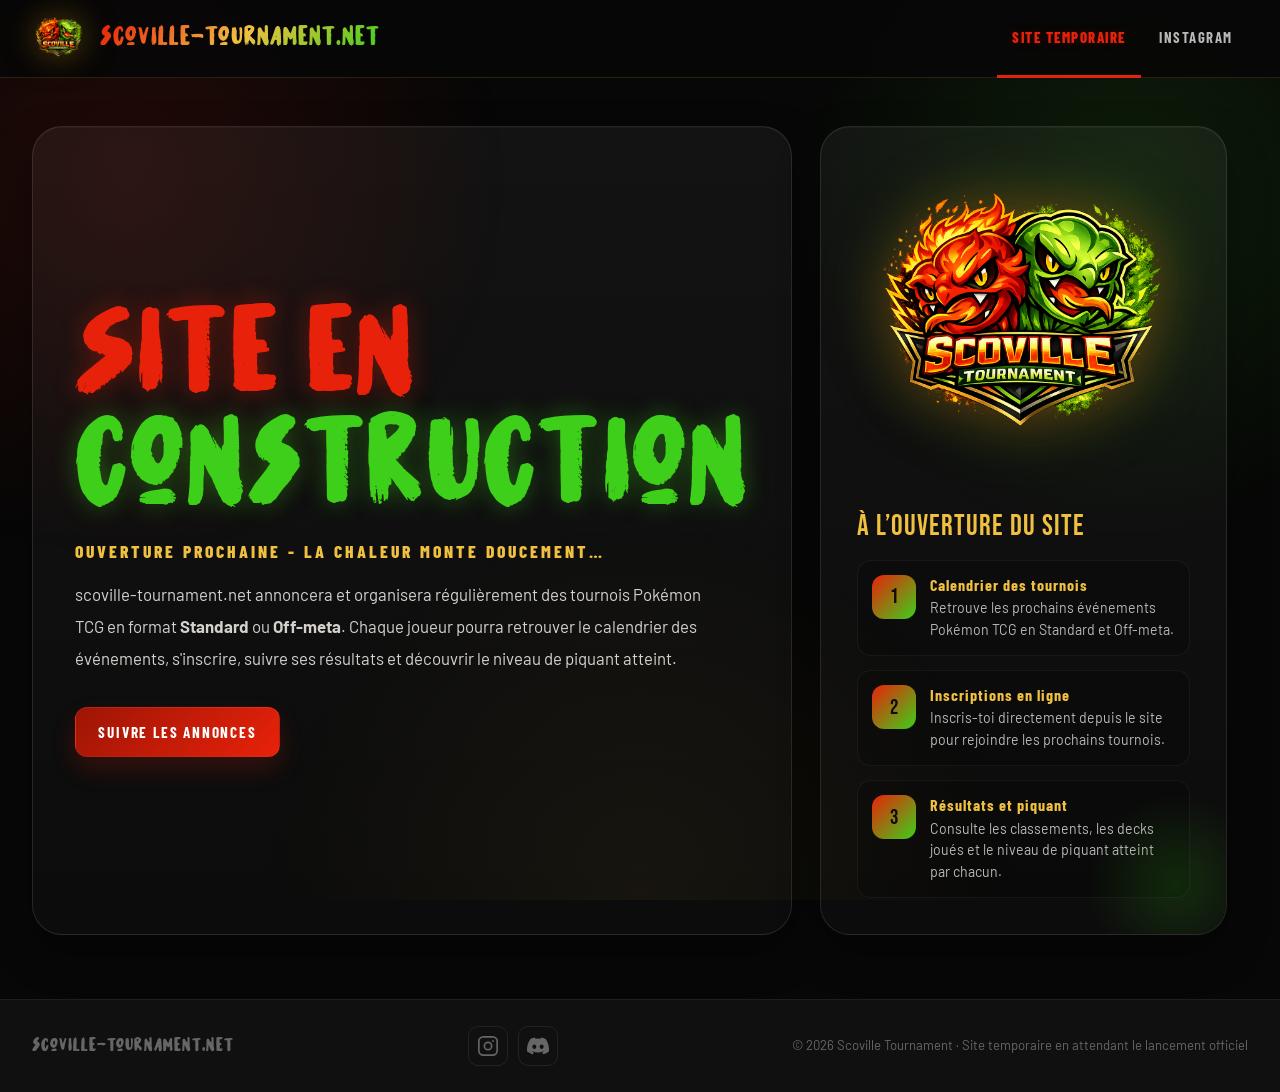
==== commit 7b91dba6: "Update index.html" ====
--- a/index.html
+++ b/index.html
@@ -56,25 +56,14 @@
           <div class="green">construction</div>
         </div>
 
-        <div class="hero-sub">La chaleur monte doucement…</div>
+        <div class="hero-sub">Ouverture prochaine - La chaleur monte doucement…</div>
 
         <p class="hero-desc">
           scoville-tournament.net annoncera et organisera régulièrement des tournois Pokémon TCG
           en format <strong>Standard</strong> ou <strong>Off-meta</strong>.
           Chaque joueur pourra retrouver le calendrier des événements, s'inscrire, suivre ses résultats
-          et découvrir le niveau de piquant atteint en fonction de ses performances.
+          et découvrir le niveau de piquant atteint.
         </p>
-
-        <div class="notice" style="margin-bottom:2rem;">
-          <div class="notice-icon">🌶️</div>
-          <div>
-            <h4>Ouverture prochaine</h4>
-            <p>
-              Le site sera bientôt disponible avec le calendrier des événements,
-              les classements, les règles et l’espace d’inscription pour les tournois Pokémon TCG.
-            </p>
-          </div>
-        </div>
 
         <div class="hero-ctas" style="margin-bottom:0;">
           <a class="btn-primary" href="https://www.instagram.com/scovilletournament/" target="_blank" rel="noopener noreferrer">
@@ -124,7 +113,7 @@
             <div class="path-num">3</div>
             <div>
               <h4>Résultats et piquant</h4>
-              <p>Consulte les classements, les decks joués et le niveau de sauce atteint par chacun.</p>
+              <p>Consulte les classements, les decks joués et le niveau de piquant atteint par chacun.</p>
             </div>
           </div>
         </div>
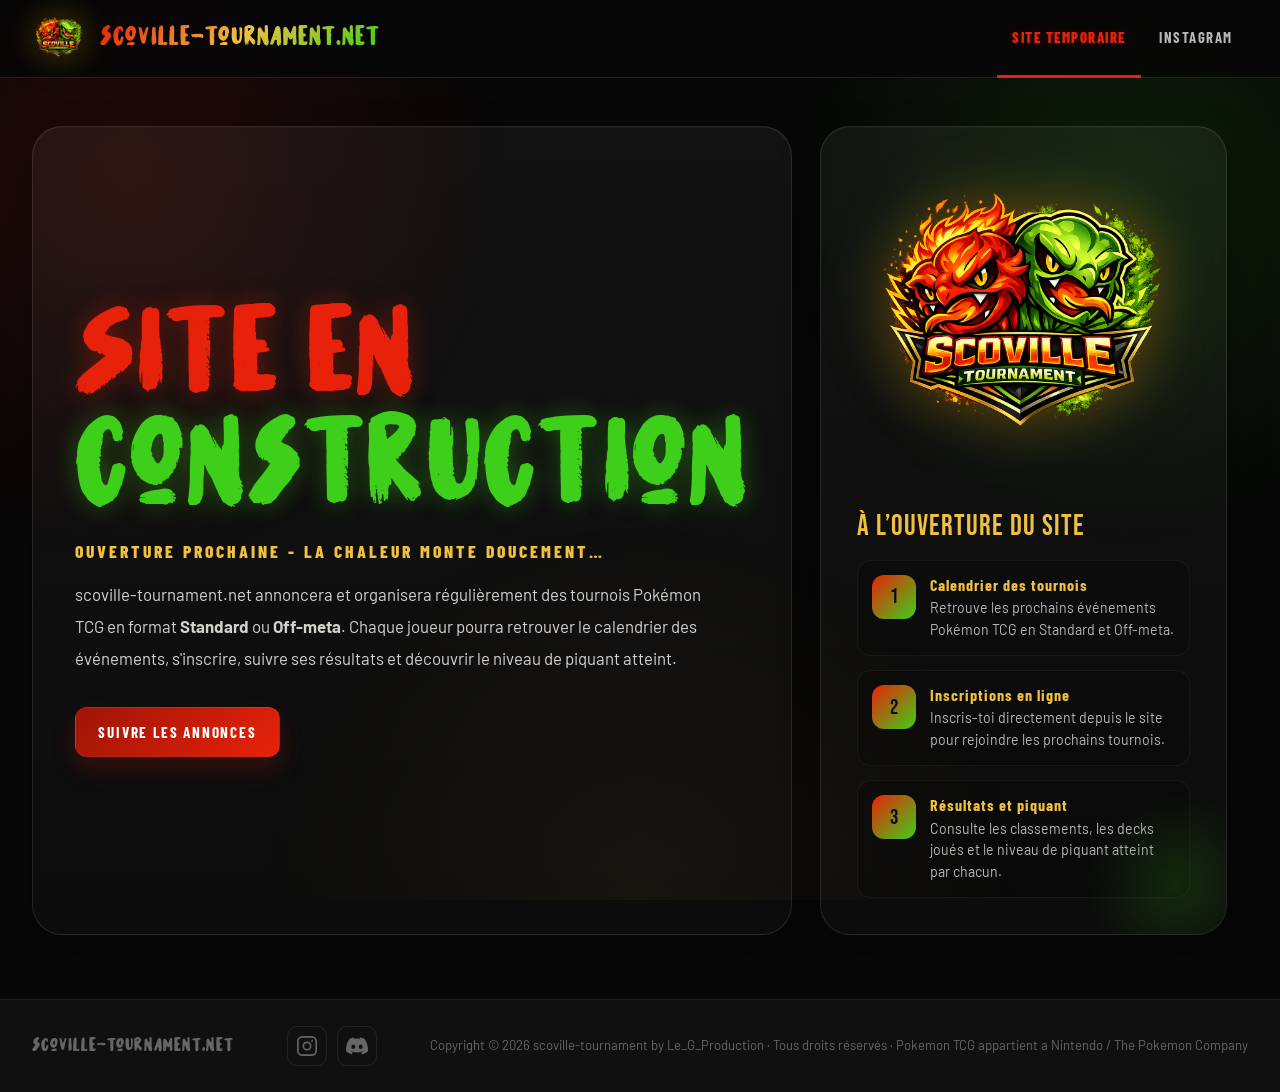
==== commit 9f6829ff: "Le_G_Production" ====
--- a/index.html
+++ b/index.html
@@ -143,7 +143,7 @@
   </div>
 
   <div class="footer-right">
-    © 2026 Scoville Tournament · Site temporaire en attendant le lancement officiel
+        Copyright © 2026 scoville-tournament by Le_G_Production · Tous droits réservés · Pokemon TCG appartient a Nintendo / The Pokemon Company
   </div>
 </footer>
 
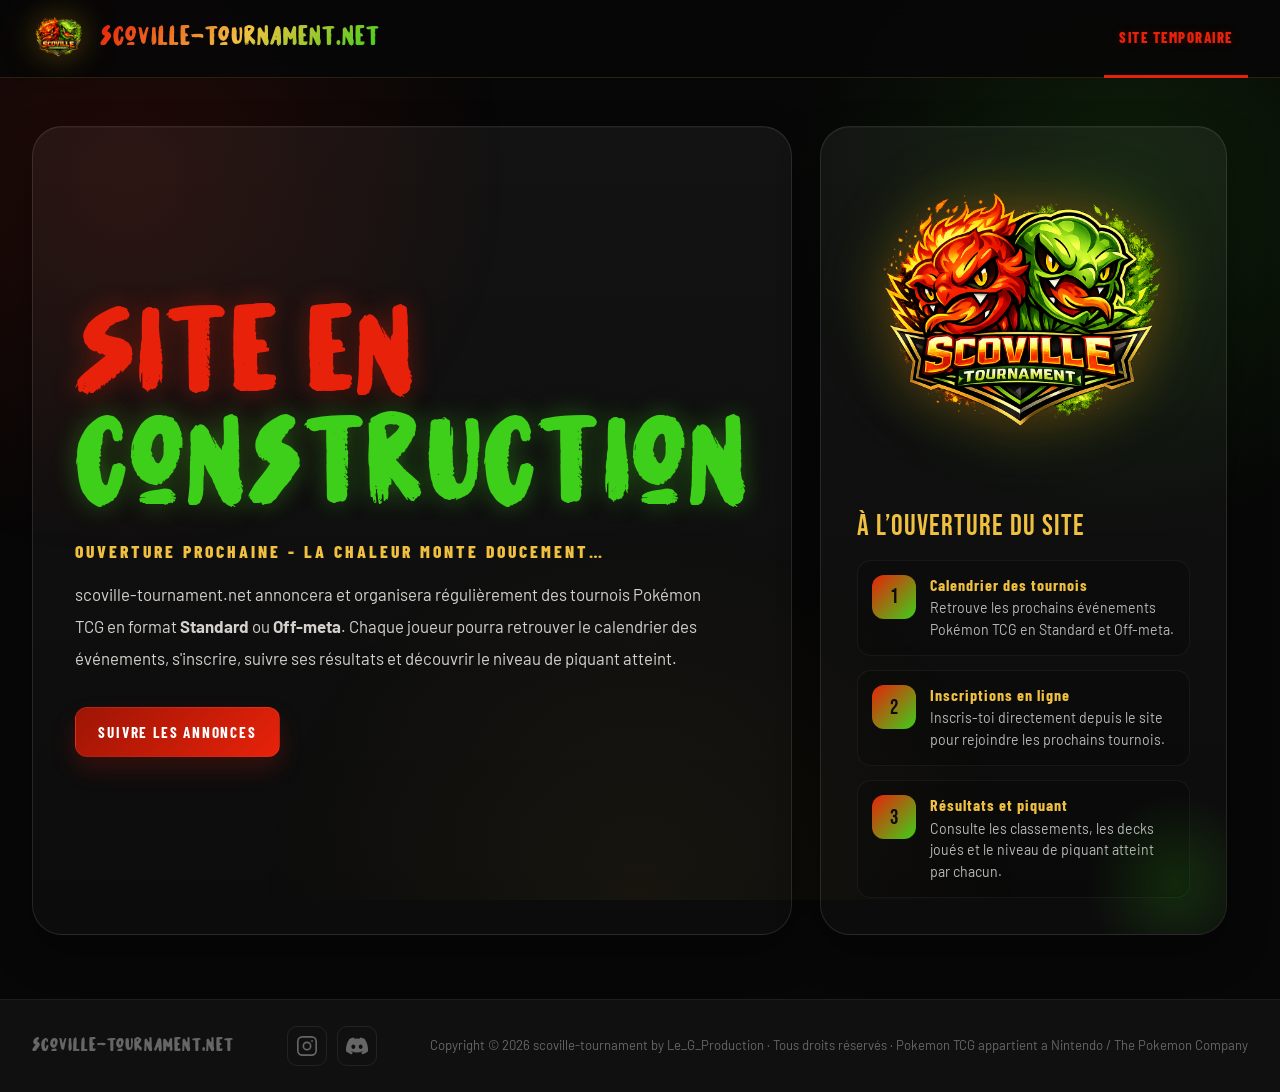
==== commit 7e8a8938: "Update index.html" ====
--- a/index.html
+++ b/index.html
@@ -42,7 +42,7 @@
 
   <nav>
     <a href="#" class="active" onclick="return false;">Site temporaire</a>
-    <a href="https://www.instagram.com/scovilletournament/" target="_blank" rel="noopener noreferrer">Instagram</a>
+    <!--<a href="https://www.instagram.com/scovilletournament/" target="_blank" rel="noopener noreferrer">Instagram</a>-->
   </nav>
 </header>
 
